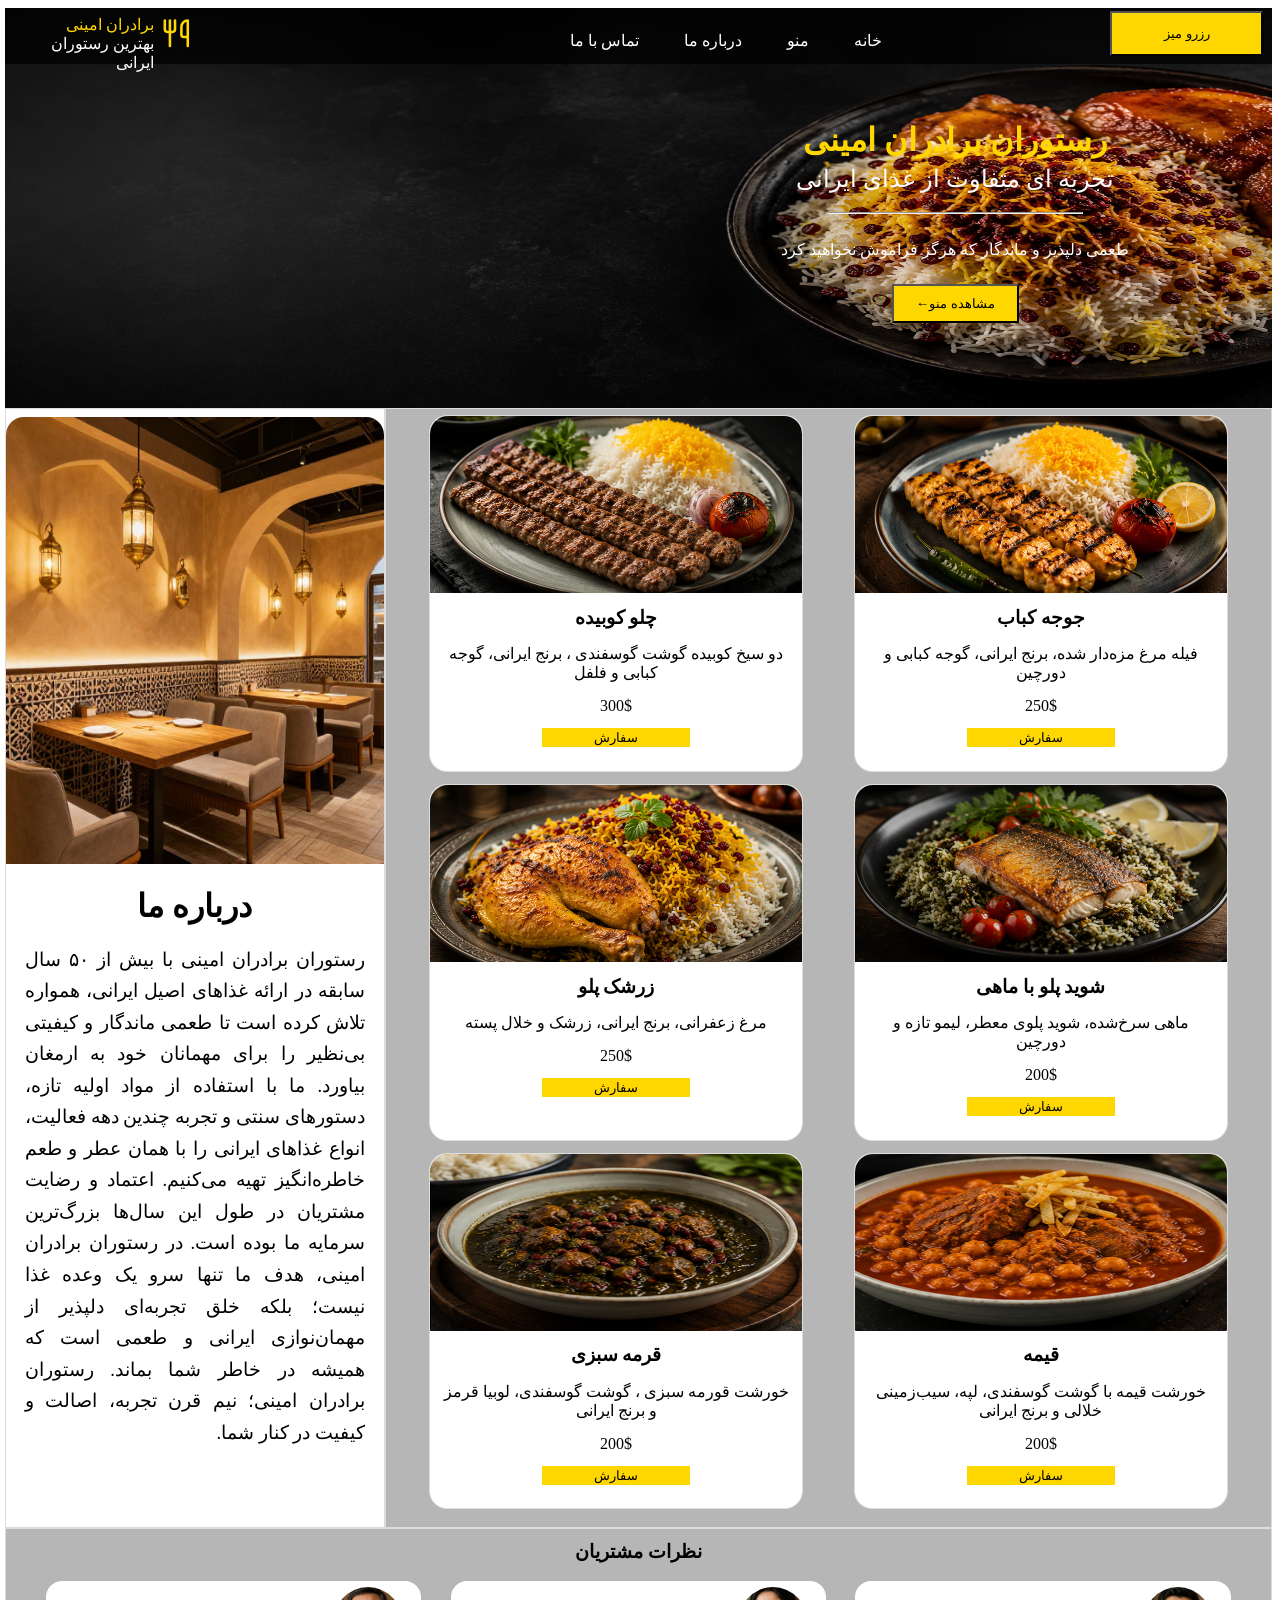
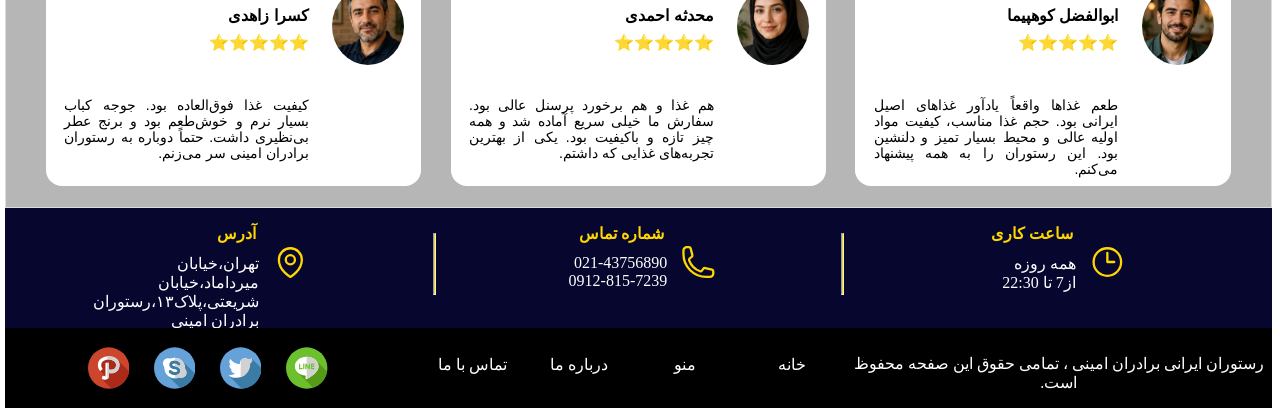
==== index.html @ 42d84dca "Fix file names" ====
<!doctype html>
<html lang="fa" dir="rtl">
  <head>
    <meta charset="UTF-8" />
    <meta name="viewport" content="width=device-width, initial-scale=1.0" />
    <title>رستوران برادران امینی</title>
    <link rel="stylesheet" href="f.css" />
  </head>
  <body>
    <!-- header -->
    <div class="header">
      <div class="menu">
        <div class="button1">
          <button class="b1">رزرو میز</button>
        </div>
        <ul>
          <li>خانه</li>
          <li>منو</li>
          <li>درباره ما</li>
          <li>تماس با ما</li>
        </ul>

        <div class="name">
          <svg
            class="iconfood"
            xmlns="http://www.w3.org/2000/svg"
            width="24"
            height="24"
            viewBox="0 0 24 24"
            fill="none"
            stroke="currentColor"
            stroke-width="2"
            stroke-linecap="round"
            stroke-linejoin="round"
            class="lucide lucide-utensils-icon lucide-utensils"
          >
            <path d="M3 2v7c0 1.1.9 2 2 2h4a2 2 0 0 0 2-2V2" />
            <path d="M7 2v20" />
            <path d="M21 15V2a5 5 0 0 0-5 5v6c0 1.1.9 2 2 2h3Zm0 0v7" />
          </svg>
          <p>
            <span class="span1">برادران امینی</span><br />بهترین رستوران ایرانی
          </p>
        </div>
      </div>
      <div class="title">
        <h1>رستوران برادران امینی</h1>
        <p class="p1">تجربه ای متفاوت از غذای ایرانی</p>
        <hr />
        <p class="p2">طعمی دلپذیر و ماندگار که هرگز فراموش نخواهید کرد</p>
        <button class="b2">مشاهده منو←</button>
      </div>
    </div>
    <!-- main -->
    <div class="main">
      <div class="container1">
        <div class="menu1">
          <div class="image1"><img src="goge-PNG.png" alt="جوجه کباب" /></div>
          <div class="text-menu">
            <h3>جوجه کباب</h3>
            <p>فیله مرغ مزه‌دار شده، برنج ایرانی، گوجه کبابی و دورچین</p>
            <p>250$</p>
            <button>سفارش</button>
          </div>
        </div>
        <div class="menu2">
          <div class="image2">
            <img src="kobide-PNG.png" alt="کباب کوبیده" />
          </div>
          <div class="text-menu">
            <h3>چلو کوبیده</h3>
            <p>دو سیخ کوبیده گوشت گوسفندی ، برنج ایرانی، گوجه کبابی و فلفل</p>
            <p>300$</p>
            <button>سفارش</button>
          </div>
        </div>
        <div class="menu3">
          <div class="image3">
            <img src="mahi-PNG.png" alt="شوید پلو با ماهی" />
          </div>
          <div class="text-menu">
            <h3>شوید پلو با ماهی</h3>
            <p>ماهی سرخ‌شده، شوید پلوی معطر، لیمو تازه و دورچین</p>
            <p>200$</p>
            <button>سفارش</button>
          </div>
        </div>
        <div class="menu4">
          <div class="image4"><img src="zereshk-PNG.png" alt="زرشک پلو" /></div>
          <div class="text-menu">
            <h3>زرشک پلو</h3>
            <p>مرغ زعفرانی، برنج ایرانی، زرشک و خلال پسته</p>
            <p>250$</p>
            <button>سفارش</button>
          </div>
        </div>
        <div class="menu5">
          <div class="image5"><img src="ghame-PNG.png" alt="قیمه" /></div>
          <div class="text-menu">
            <h3>قیمه</h3>
            <p>
              خورشت قیمه با گوشت گوسفندی، لپه، سیب‌زمینی خلالی و برنج ایرانی
            </p>
            <p>200$</p>
            <button>سفارش</button>
          </div>
        </div>
        <div class="menu6">
          <div class="image6"><img src="ghorme-PNG.png" alt="قرمه" /></div>
          <div class="text-menu">
            <h3>قرمه سبزی</h3>
            <p>خورشت قورمه سبزی ، گوشت گوسفندی، لوبیا قرمز و برنج ایرانی</p>
            <p>200$</p>
            <button>سفارش</button>
          </div>
        </div>
      </div>
      <div class="container2">
        <img src="rest-PNG.PNG" alt="عکس رستوران" />
        <h1>درباره ما</h1>
        <p>
          رستوران برادران امینی با بیش از ۵۰ سال سابقه در ارائه غذاهای اصیل
          ایرانی، همواره تلاش کرده است تا طعمی ماندگار و کیفیتی بی‌نظیر را برای
          مهمانان خود به ارمغان بیاورد. ما با استفاده از مواد اولیه تازه،
          دستورهای سنتی و تجربه چندین دهه فعالیت، انواع غذاهای ایرانی را با همان
          عطر و طعم خاطره‌انگیز تهیه می‌کنیم. اعتماد و رضایت مشتریان در طول این
          سال‌ها بزرگ‌ترین سرمایه ما بوده است. در رستوران برادران امینی، هدف ما
          تنها سرو یک وعده غذا نیست؛ بلکه خلق تجربه‌ای دلپذیر از مهمان‌نوازی
          ایرانی و طعمی است که همیشه در خاطر شما بماند. رستوران برادران امینی؛
          نیم قرن تجربه، اصالت و کیفیت در کنار شما.
        </p>
      </div>
      <div class="container3">
        <h3>نظرات مشتریان</h3>
        <div class="text1">
          <div class="img"><img src="img-1.png" alt="" /></div>
          <div class="h4">
            <h4>ابوالفضل کوهپیما<br />⭐⭐⭐⭐⭐</h4>
          </div>
          <div class="p">
            <p>
              طعم غذاها واقعاً یادآور غذاهای اصیل ایرانی بود. حجم غذا مناسب،
              کیفیت مواد اولیه عالی و محیط بسیار تمیز و دلنشین بود. این رستوران
              را به همه پیشنهاد می‌کنم.
            </p>
          </div>
        </div>
        <div class="text2">
          <div class="img"><img src="img-2.png" alt="" /></div>
          <div class="h4">
            <h4>محدثه احمدی<br />⭐⭐⭐⭐⭐</h4>
          </div>
          <div class="p">
            <p>
              هم غذا و هم برخورد پرسنل عالی بود. سفارش ما خیلی سریع آماده شد و
              همه چیز تازه و باکیفیت بود. یکی از بهترین تجربه‌های غذایی که
              داشتم.
            </p>
          </div>
        </div>
        <div class="text3">
          <div class="img"><img src="img-3.png" alt="" /></div>
          <div class="h4">
            <h4>کسرا زاهدی<br />⭐⭐⭐⭐⭐</h4>
          </div>
          <div class="p">
            <p>
              کیفیت غذا فوق‌العاده بود. جوجه کباب بسیار نرم و خوش‌طعم بود و برنج
              عطر بی‌نظیری داشت. حتماً دوباره به رستوران برادران امینی سر
              می‌زنم.
            </p>
          </div>
        </div>
      </div>
    </div>
    <!-- footer -->
    <div class="footer">
      <div class="a10">
        <div>
          <div>
            <svg
              xmlns="http://www.w3.org/2000/svg"
              fill="none"
              viewBox="0 0 24 24"
              stroke-width="1.5"
              stroke="currentColor"
              class="size-6"
            >
              <path
                stroke-linecap="round"
                stroke-linejoin="round"
                d="M12 6v6h4.5m4.5 0a9 9 0 1 1-18 0 9 9 0 0 1 18 0Z"
              />
            </svg>
          </div>
          <div>
            <h4>ساعت کاری</h4>
            <p>همه روزه<br />از7 تا 22:30</p>
          </div>
        </div>
        <hr />
        <div>
          <div>
            <svg
              xmlns="http://www.w3.org/2000/svg"
              fill="none"
              viewBox="0 0 24 24"
              stroke-width="1.5"
              stroke="currentColor"
              class="size-6"
            >
              <path
                stroke-linecap="round"
                stroke-linejoin="round"
                d="M2.25 6.75c0 8.284 6.716 15 15 15h2.25a2.25 2.25 0 0 0 2.25-2.25v-1.372c0-.516-.351-.966-.852-1.091l-4.423-1.106c-.44-.11-.902.055-1.173.417l-.97 1.293c-.282.376-.769.542-1.21.38a12.035 12.035 0 0 1-7.143-7.143c-.162-.441.004-.928.38-1.21l1.293-.97c.363-.271.527-.734.417-1.173L6.963 3.102a1.125 1.125 0 0 0-1.091-.852H4.5A2.25 2.25 0 0 0 2.25 4.5v2.25Z"
              />
            </svg>
          </div>
          <div class="tah">
            <h4>شماره تماس</h4>
            <p>021-43756890 <br />0912-815-7239</p>
          </div>
        </div>
        <hr />
        <div>
          <div class="ab">
            <svg
              xmlns="http://www.w3.org/2000/svg"
              fill="none"
              viewBox="0 0 24 24"
              stroke-width="1.5"
              stroke="currentColor"
              class="size-6"
            >
              <path
                stroke-linecap="round"
                stroke-linejoin="round"
                d="M15 10.5a3 3 0 1 1-6 0 3 3 0 0 1 6 0Z"
              />
              <path
                stroke-linecap="round"
                stroke-linejoin="round"
                d="M19.5 10.5c0 7.142-7.5 11.25-7.5 11.25S4.5 17.642 4.5 10.5a7.5 7.5 0 1 1 15 0Z"
              />
            </svg>
          </div>
          <div>
            <h4>آدرس</h4>
            <p>
              تهران،خیابان میرداماد،خیابان شریعتی،پلاک۱۳،رستوران برادران امینی
            </p>
          </div>
        </div>
      </div>
      <div class="b10">
        <div class="text10">
          <p>
            رستوران ایرانی برادران امینی ، تمامی حقوق این صفحه محفوظ است.
          </p>
        </div>
        <div class="menu10">
        <div><p>خانه</p></div>
        <div><p>منو</p></div>
        <div><p>درباره ما</p></div>
        <div><p>تماس با ما</p></div>
        </div>
        <div class="svg10">
<svg xmlns="http://www.w3.org/2000/svg" xmlns:xlink="http://www.w3.org/1999/xlink" version="1.1" id="Layer_1" x="0px" y="0px" viewBox="0 0 512 512" style="enable-background:new 0 0 512 512;" xml:space="preserve">
<circle style="fill:#6DC02D;" cx="256" cy="256" r="256"/>
<path style="fill:#559B18;" d="M369.333,160.118L145.715,310.641l188.907,189.04c89.633-28.898,157.668-105.863,173.739-200.533  L369.333,160.118z"/>
<path style="fill:#FFFFFF;" d="M401.272,248.746c0.672-3.544,1.005-6.525,1.158-8.864c0.253-3.86-0.034-9.59-0.138-11.385  c-3.555-61.838-67.712-111.104-146.335-111.104c-80.905,0-146.491,52.167-146.491,116.519c0,59.149,55.408,108.001,127.193,115.515  c4.389,0.459,7.552,4.422,7.066,8.806l-3.056,27.51c-0.693,6.244,5.763,10.788,11.423,8.056  c60.649-29.27,96.915-59.382,118.57-85.468c3.941-4.748,16.791-22.75,19.411-27.479C395.635,270.812,399.469,260.03,401.272,248.746  z"/>
<path style="fill:#D1D1D1;" d="M402.292,228.495c-3.555-61.838-67.712-111.104-146.335-111.104c-0.179,0-0.353,0.01-0.533,0.01  v274.765c58.639-28.755,93.982-58.235,115.238-83.839c3.941-4.746,16.791-22.75,19.411-27.479  c5.561-10.038,9.395-20.818,11.198-32.104c0.672-3.544,1.005-6.525,1.158-8.864C402.684,236.022,402.396,230.29,402.292,228.495z"/>
<g>
	<path style="fill:#6FC32E;" d="M175.407,257.514v-49.08c0-4.139-3.355-7.494-7.494-7.494l0,0c-4.139,0-7.494,3.355-7.494,7.494   v56.573c0,4.139,3.355,7.494,7.494,7.494h29.974c4.139,0,7.494-3.355,7.494-7.494l0,0c0-4.139-3.355-7.494-7.494-7.494H175.407z"/>
	<path style="fill:#6FC32E;" d="M221.629,272.499h-3.275c-3.234,0-5.856-2.622-5.856-5.856v-59.849c0-3.234,2.622-5.856,5.856-5.856   h3.275c3.234,0,5.856,2.622,5.856,5.856v59.849C227.485,269.879,224.863,272.499,221.629,272.499z"/>
	<path style="fill:#6FC32E;" d="M282.183,208.434v34.561c0,0-29.925-39.033-30.382-39.546c-1.429-1.605-3.537-2.591-5.875-2.503   c-4.075,0.155-7.202,3.717-7.202,7.796v56.265c0,4.139,3.355,7.494,7.494,7.494l0,0c4.139,0,7.494-3.355,7.494-7.494v-34.351   c0,0,30.38,39.372,30.827,39.796c1.326,1.255,3.105,2.031,5.07,2.048c4.162,0.038,7.563-3.643,7.563-7.804v-56.261   c0-4.139-3.355-7.494-7.494-7.494l0,0C285.539,200.94,282.183,204.295,282.183,208.434z"/>
	<path style="fill:#6FC32E;" d="M353.368,208.434L353.368,208.434c0-4.139-3.355-7.494-7.494-7.494h-29.974   c-4.139,0-7.494,3.355-7.494,7.494v56.573c0,4.139,3.355,7.494,7.494,7.494h29.974c4.139,0,7.494-3.355,7.494-7.494l0,0   c0-4.139-3.355-7.494-7.494-7.494h-22.48v-13.3h22.48c4.139,0,7.494-3.355,7.494-7.494l0,0c0-4.139-3.355-7.494-7.494-7.494h-22.48   v-13.3h22.48C350.013,215.926,353.368,212.571,353.368,208.434z"/>

</svg>
<svg xmlns="http://www.w3.org/2000/svg" xmlns:xlink="http://www.w3.org/1999/xlink" version="1.1" id="Layer_1" x="0px" y="0px" viewBox="0 0 512 512" style="enable-background:new 0 0 512 512;" xml:space="preserve">
<circle style="fill:#65A2D9;" cx="256" cy="256" r="256"/>
<path style="fill:#3A7CA5;" d="M393.014,139.326c-26.703,23.169-53.253,43.475-74.954,71.852  c-53.381,64.372-118.613,155.7-207.386,142.086l158.61,158.396c134.456-6.873,241.497-117.493,242.686-253.376L393.014,139.326z"/>
<path style="fill:#FFFFFF;" d="M397.872,162.471c-6.513,2.889-13.271,5.167-20.208,6.815c7.644-7.261,13.39-16.346,16.631-26.484  c0.926-2.893-2.219-5.398-4.832-3.848c-9.65,5.725-20.044,10.016-30.894,12.762c-0.628,0.16-1.276,0.24-1.929,0.24  c-1.979,0-3.896-0.733-5.411-2.065c-11.542-10.174-26.39-15.777-41.805-15.777c-6.672,0-13.405,1.04-20.016,3.091  c-20.487,6.353-36.295,23.254-41.257,44.103c-1.86,7.818-2.362,15.648-1.496,23.264c0.097,0.876-0.314,1.486-0.569,1.772  c-0.45,0.502-1.084,0.791-1.745,0.791c-0.072,0-0.15-0.003-0.224-0.01c-44.846-4.168-85.287-25.772-113.869-60.837  c-1.455-1.789-4.253-1.569-5.415,0.422c-5.596,9.606-8.554,20.589-8.554,31.766c0,17.127,6.884,33.27,18.837,45.039  c-5.027-1.193-9.893-3.07-14.414-5.582c-2.188-1.214-4.877,0.35-4.908,2.851c-0.31,25.445,14.588,48.087,36.905,58.282  c-0.45,0.01-0.9,0.014-1.35,0.014c-3.537,0-7.121-0.338-10.645-1.015c-2.463-0.467-4.532,1.867-3.768,4.253  c7.246,22.618,26.717,39.288,50.021,43.07c-19.339,12.983-41.863,19.83-65.302,19.83l-7.306-0.003c-2.255,0-4.16,1.469-4.73,3.65  c-0.565,2.145,0.474,4.413,2.396,5.53c26.412,15.372,56.541,23.495,87.138,23.495c26.784,0,51.838-5.313,74.466-15.798  c20.745-9.609,39.076-23.345,54.486-40.827c14.357-16.286,25.581-35.085,33.365-55.879c7.418-19.816,11.34-40.967,11.34-61.154  v-0.964c0-3.241,1.465-6.291,4.024-8.37c9.706-7.882,18.16-17.158,25.122-27.572C403.796,164.578,400.896,161.13,397.872,162.471  L397.872,162.471z"/>
<path style="fill:#D1D1D1;" d="M397.872,162.471c-6.515,2.889-13.271,5.167-20.208,6.815c7.644-7.261,13.39-16.346,16.632-26.484  c0.926-2.893-2.219-5.398-4.832-3.848c-9.65,5.725-20.044,10.016-30.894,12.762c-0.628,0.16-1.276,0.24-1.929,0.24  c-1.979,0-3.896-0.733-5.411-2.065c-11.542-10.174-26.39-15.777-41.805-15.777c-6.671,0-13.405,1.04-20.016,3.091  c-14.322,4.441-26.343,14.048-33.985,26.546v205.477c6.222-2.029,12.293-4.403,18.198-7.139  c20.745-9.609,39.076-23.345,54.486-40.827c14.357-16.287,25.581-35.085,33.365-55.879c7.418-19.816,11.34-40.967,11.34-61.154  v-0.964c0-3.241,1.465-6.291,4.024-8.37c9.706-7.882,18.16-17.158,25.122-27.572C403.796,164.578,400.896,161.13,397.872,162.471z"/>

</svg>
<svg xmlns="http://www.w3.org/2000/svg" xmlns:xlink="http://www.w3.org/1999/xlink" version="1.1" id="Layer_1" x="0px" y="0px" viewBox="0 0 512 512" style="enable-background:new 0 0 512 512;" xml:space="preserve">
<circle style="fill:#65A2D9;" cx="256" cy="256" r="256"/>
<path style="fill:#3A7CA5;" d="M346.281,165.443c-53.317-5.544-107.382-33.278-155.789,2.638  C147.394,199.111,176.7,256,178.424,300.822c1.21,18.156-2.912,33.428-9.513,48.871l153.483,153.593  c88.004-23.569,157.296-92.853,180.881-180.85L346.281,165.443z"/>
<g>
	<path style="fill:#FFFFFF;" d="M390.711,278.349c-4.651-6.428-6.803-14.276-6.796-22.206c0-0.047,0-0.093,0-0.14   c0-70.647-57.27-127.917-127.914-127.917c-15.458,0-30.267,2.751-43.979,7.777c-7.416,2.72-15.544,3.241-23.149,1.1   c-6.716-1.891-13.895-2.691-21.33-2.177c-31.229,2.15-56.37,27.743-57.99,59.006c-0.771,14.922,3.701,28.763,11.736,39.864   c4.646,6.428,6.803,14.276,6.796,22.211v0.14c0,70.644,57.266,127.914,127.914,127.914c15.458,0,30.267-2.748,43.979-7.777   c7.416-2.72,15.544-3.241,23.149-1.1c6.716,1.895,13.895,2.691,21.33,2.181c31.229-2.148,56.37-27.743,57.99-59.004   C403.218,303.294,398.746,289.452,390.711,278.349L390.711,278.349z M260.684,233.067c25.791,6.135,64.765,15.405,64.765,58.337   c0,21.147-10.416,37.283-29.327,45.428c-13.495,5.811-28.77,6.596-41.934,6.596c-40.45,0-65.993-31.451-67.065-32.79   c-6.625-8.307-5.261-20.414,3.048-27.039c8.309-6.625,20.416-5.261,27.039,3.048c0.057,0.069,15.336,17.618,36.976,18.303   c26.057,0.824,32.011-6.928,32.782-13.545c0.941-8.083-6.249-14.015-35.192-20.901c-24.535-5.832-61.611-14.651-61.611-54.189   c0-12.314,5.008-52.488,69.448-52.488c40.691,0,64.712,32.035,65.715,33.399c6.292,8.563,4.455,20.604-4.108,26.898   c-8.523,6.266-20.49,4.475-26.808-3.984c-0.453-0.581-14.202-15.879-34.799-17.834c-15.582-1.481-30.968,4.141-30.968,12.441   C228.649,223.541,233.067,226.499,260.684,233.067L260.684,233.067z"/>
	<path style="fill:#FFFFFF;" d="M286.972,291.404c0.86-7.377-5.063-12.962-28.098-19.115v32.716   C280.974,304.802,286.249,297.605,286.972,291.404z"/>
</g>
<path style="fill:#D1D1D1;" d="M390.711,278.349c-4.651-6.428-6.804-14.276-6.796-22.207c0-0.047,0-0.093,0-0.14  c0-69.684-55.73-126.312-125.042-127.845v35.683c0.253-0.002,0.488-0.014,0.743-0.014c40.691,0,64.712,32.035,65.715,33.399  c6.292,8.563,4.455,20.604-4.108,26.898c-8.523,6.266-20.49,4.475-26.808-3.984c-0.453-0.581-14.202-15.879-34.799-17.834  c-0.248-0.024-0.495-0.029-0.743-0.05v30.377c0.596,0.143,1.191,0.288,1.81,0.434c25.791,6.135,64.765,15.403,64.765,58.337  c0,21.147-10.416,37.283-29.327,45.428c-11.921,5.134-25.231,6.344-37.248,6.556v40.464c14.417-0.319,28.246-2.998,41.103-7.713  c7.416-2.72,15.544-3.241,23.149-1.1c6.716,1.895,13.895,2.691,21.33,2.181c31.229-2.148,56.37-27.743,57.99-59.004  C403.218,303.294,398.746,289.452,390.711,278.349z"/>
<path style="fill:#FFFFFF;" d="M228.649,214.747c0,8.597,4.236,11.619,30.225,17.886v-30.377  C243.55,201.019,228.649,206.577,228.649,214.747z"/>
</svg>
<svg xmlns="http://www.w3.org/2000/svg" xmlns:xlink="http://www.w3.org/1999/xlink" version="1.1" id="Layer_1" x="0px" y="0px" viewBox="0 0 512 512" style="enable-background:new 0 0 512 512;" xml:space="preserve">
<circle style="fill:#CB462D;" cx="256" cy="256" r="256"/>
<path style="fill:#AA2B1A;" d="M174.573,394.688l115.105,115.105c111.816-14.695,200.888-101.548,218.952-212.268L360.896,149.742  c25.41,42.86-125.593-38.571-157.763-8.094c-17.239,20.687-36.202,44.247-56.889,58.039l4.17,92.163l73.406,73.331L174.573,394.688"/>
<path style="fill:#FFFFFF;" d="M348.036,138.686c-25.186-18.842-58.342-29.218-93.358-29.218c-34.959,0-67.775,10.616-92.403,29.891  c-25.934,20.299-40.219,47.792-40.219,77.421c0,27.445,4.33,48.668,25.569,73.137c2.55,2.938,7.025,3.175,9.847,0.498l20.871-19.809  c2.626-2.493,2.825-6.599,0.483-9.359c-12.895-15.186-14.417-26.26-14.417-44.468c0-35.819,40.495-64.96,90.271-64.96  c25.933,0,50.078,7.38,67.989,20.78c16.074,12.024,24.926,27.436,24.926,43.396c0,15.301-3.391,36.264-19.546,49.24  c-15.207,12.214-39.474,15.46-68.368,9.159v-77.705c0-3.758-3.046-6.804-6.804-6.804h-30.148c-3.758,0-6.804,3.046-6.804,6.804  v158.484c-0.212,1.617-1.215,2.557-1.66,2.9c-1.193,0.921-2.184,0.717-2.508,0.65l-25.05-5.106c-3.682-0.75-7.275,1.626-8.025,5.308  l-6.02,29.539c-0.75,3.682,1.626,7.275,5.308,8.025l25.05,5.106c3.082,0.629,6.192,0.938,9.288,0.938  c10.271,0,20.375-3.401,28.698-9.828c11.08-8.554,17.875-21.49,18.642-35.492l0.033-0.598v-39.1  c9.299,1.558,18.327,2.332,27.005,2.332c26.719,0,50.121-7.327,67.884-21.592c23.145-18.587,35.38-47.033,35.38-82.26  C389.944,186.359,375.062,158.903,348.036,138.686z"/>
<path style="fill:#D1D1D1;" d="M348.036,138.686c-25.186-18.842-58.342-29.218-93.358-29.218c-5.563,0-11.061,0.298-16.491,0.827  v42.627c5.351-0.714,10.857-1.105,16.491-1.105c25.933,0,50.078,7.38,67.989,20.78c16.074,12.024,24.924,27.436,24.924,43.396  c0,15.301-3.391,36.264-19.546,49.24c-15.207,12.214-39.474,15.46-68.368,9.159v-77.705c0-3.758-3.046-6.804-6.804-6.804h-14.686  v204.814c0.955-0.633,1.9-1.288,2.815-1.993c11.08-8.554,17.875-21.49,18.642-35.492l0.033-0.598v-39.1  c9.299,1.558,18.325,2.332,27.005,2.332c26.719,0,50.121-7.327,67.884-21.592c23.143-18.587,35.38-47.033,35.38-82.261  C389.944,186.359,375.062,158.903,348.036,138.686z"/>
</svg>
        </div>
      </div>
    </div>
  </body>
</html>
---- f.css ----
body {
  width: 99%;
  height: 2000px;
}
/* header */
.header {
  width: 100%;
  height: 20%;
  background-image: url(header-PNG.png);
  background-size: 100% 100%;
  background-position: center;
  background-repeat: no-repeat;
}
.menu {
  width: 100%;
  height: 14%;

  background: rgba(0, 0, 0, 0.7);
  backdrop-filter: blur(10px);
  -webkit-backdrop-filter: blur(10px);

  display: flex;
  justify-content: center;
  flex-direction: row;
}
.button1 {
  display: flex;
  flex-grow: 4;
}
.b1 {
  width: 100%;
  height: 80%;
  margin: 2% 5%;
  background-color: gold;
}
.b1:hover {
  background-color: rgb(251, 251, 130);
  border: 2px solid yellow;
  cursor: pointer;
}
ul {
  flex-grow: 4;
  display: flex;
  justify-content: center;
  flex-direction: row;
  width: 50%;
  margin: 0%;
  padding: 0;
}
li {
  padding: 3%;
  list-style: none;
  color: white;
}
li:hover {
  background-color: rgb(46, 47, 53);
  border-bottom: 2px solid gold;
  cursor: pointer;
  color: rgb(255, 255, 0);
}

.name {
  display: flex;
  flex-grow: 1;
  width: 25%;
  height: 100%;
}
.name > p {
  margin: 0;
  padding: 2%;
  color: white;
}
.menu > p {
  text-align: left;
  margin-right: 20%;
  padding: 0;
  color: white;
}
.span1 {
  color: gold;
}
.iconfood {
  color: gold;
  width: 9%;
  height: 90%;
  padding-right: 46%;
}
/* زیر منو */
.title {
  width: 50%;
  height: 70%;
  display: flex;
  justify-self: flex-end;
  flex-direction: column;
  align-items: center;
}

.title > p {
  color: white;
  margin: 0;
}
.title > .p1 {
  font-size: 150%;
  margin-bottom: -1%;
}

.title > h1 {
  margin: 9% 2% 1% 2%;
  color: gold;
}
hr {
  width: 40%;
  margin: 4% 2%;
  background-color: gold;
}
.title > .p2 {
  margin: 0% 2% 1% 2%;
}
.b2 {
  width: 20%;
  height: 14%;
  cursor: pointer;
  background-color: gold;
  color: black;
}
.b2:hover {
  background-color: rgb(251, 251, 130);
  border: 2px solid yellow;
}

/* main */
.main {
  width: 100%;
  height: 70%;
  display: grid;
  grid-template-areas:
    "container1 container2"
    "container3 container3";
  grid-template-columns: 70% 30%;
  grid-template-rows: 80% 20%;
}
.container1,
.container2,
.container3 {
  border: 1px solid rgb(220, 220, 220);
}
.container1 {
  background-color: #b6b6b6;
  grid-area: container1;
  display: grid;
  grid-template-areas:
    "menu1 menu2"
    "menu3 menu4"
    "menu5 menu6";
  grid-template-columns: 48% 48%;
  grid-template-rows: 33% 33% 33%;
  justify-content: center;
}
.image1,
.image2,
.image3,
.image4,
.image5,
.image6 {
  width: 100%;
  height: 50%;
}
.image1 > img {
  width: 100%;
  height: 100%;
  border-top-left-radius: 18px;
  border-top-right-radius: 18px;
}
.image2 > img {
  width: 100%;
  height: 100%;
  border-top-left-radius: 18px;
  border-top-right-radius: 18px;
}
.image3 > img {
  width: 100%;
  height: 100%;
  border-top-left-radius: 18px;
  border-top-right-radius: 18px;
}
.image4 > img {
  width: 100%;
  height: 100%;
  border-top-left-radius: 18px;
  border-top-right-radius: 18px;
}
.image5 > img {
  width: 100%;
  height: 100%;
  border-top-left-radius: 18px;
  border-top-right-radius: 18px;
}
.image6 > img {
  width: 100%;
  height: 100%;
  border-top-left-radius: 18px;
  border-top-right-radius: 18px;
}
.text-menu {
  display: flex;
  flex-direction: column;
  align-items: center;
}
.text-menu > p,
h3,
button {
  margin: 3% 0 0 0;
  padding: 2px;
}
.text-menu > p {
  text-align: center;
  margin: 3% 3% 0% 3%;
}
.text-menu > button {
  width: 40%;
  cursor: pointer;
  background-color: gold;
  color: black;
  border: none;
}

.text-menu > button:hover {
  background-color: rgb(251, 251, 130);
  border: 2px solid yellow;
}

.menu1 {
  grid-area: menu1;
}
.menu2 {
  grid-area: menu2;
}
.menu3 {
  grid-area: menu3;
}
.menu4 {
  grid-area: menu4;
}
.menu5 {
  grid-area: menu5;
}
.menu6 {
  grid-area: menu6;
}
.menu1,
.menu2,
.menu3,
.menu4,
.menu5,
.menu6 {
  margin: 1.5% 6% 1.5% 6%;
  border: 1px solid rgb(220, 220, 220);
  border-radius: 18px;
  background-color: white;
}
.container2 {
  background-color: white;
  grid-area: container2;
}
.container2 > img {
  width: 100%;
  height: 40%;
  border-top-left-radius: 18px;
  border-top-right-radius: 18px;
  margin-top: 2%;
}

.container2 > h1 {
  text-align: center;
}
.container2 > p,
h1 {
  margin: 5%;
  text-align: center;
  text-align: justify;
}
.container2 > p {
  line-height: 1.7;
  font-size: 116%;
}

.container3 {
  grid-area: container3;
  display: grid;
  grid-template-areas:
    "h1 h1 h1"
    "texta textb textc";
  grid-template-columns: 30% 30% 30%;
  grid-template-rows: 18% 82%;
  justify-content: center;
  column-gap: 2%;
  background-color: #b6b6b6;
}
.container3 > h3 {
  text-align: center;
  grid-area: h1;
  margin: 0.8% 1%;
}
.container3 > .text1 {
  grid-area: texta;
}
.container3 > .text2 {
  grid-area: textb;
}
.container3 > .text3 {
  grid-area: textc;
}
.container3 > div {
  background-color: white;
  border: 2px solid #b6b6b6;
  border-radius: 18px;
  display: grid;
  grid-template-areas:
    "img h4 "
    "img p ";
  grid-template-columns: 30% 70%;
  grid-template-rows: 50% 50%;
  font-family: Arial, Helvetica, sans-serif;
  margin-bottom: 5%;
}
.container3 > div > .img {
  grid-area: img;
}
.container3 > div > .h4 {
  grid-area: h4;
  line-height: 1.7;
}
.container3 > div > .p {
  grid-area: p;
  font-size: 87%;
  text-align: justify;
  padding-left: 7%;
}

.container3 > div > .img > img {
  border-radius: 50%;
  object-fit: cover;
  width: 64%;
  height: 38%;
  margin: 5% 15% 0 0;
}

/* footer */
.footer {
  width: 100%;
  height: 10%;
 
  display: grid;
  grid-template-areas:
  'a '
  'b '
  ;
  grid-template-columns: 100%;
  grid-template-rows: 60% 40%;
}
.footer>.a10{
  grid-area: a;
   display: flex;
  justify-content: center;
  background-color: rgb(6, 6, 47);
}
.footer>.b10{
  grid-area: b;
  background-color: black;
  display: flex;
  flex-direction: row;
}
.b10>div{
  color: white;
  width: 31%;
  height: 100%;
  flex-grow: 1;
}
.footer>.a10>hr{
width: 1px;
height: 50%;
margin: 2% 1% 2% 1%;

}
.a10>div{
  width: 30%;
  height: 100%;
  display: flex;
  flex-direction: row;
}
.a10>div>div{
width: 42%;
height: 100%;
color: white;
}
.a10>div>div>svg{
  width: 23%;
  height: 90%;
  margin-right: 70%;
  color: gold;
}
.a10>div>div>p{
  margin: 7% 1% 1% 1%;
}
.a10>div>div>h4{
  margin: 10% 3% 1% 1%;
  color: gold;
}
.svg10{
 display: flex;
 flex-direction: row;
 flex-basis: 30%;
 justify-content: center;
}
.svg10>svg{
  width: 10%;
  height: 100%;
  margin: 0 4% 0 2%;
}
.menu10{
  display: flex;
  flex-direction: row;
  flex-grow: 1;
}
.menu10>div{
  width: 25%;
  height: 100%;
  text-align: center;
}
.menu10>div>p{
  padding-top: 10%;
}
.menu10>div:hover{
  background-color: rgb(46, 47, 53);
  border-bottom: 2px solid gold;
  cursor: pointer;
  color: rgb(255, 255, 0);
}
.text10{
  text-align: center;
}
.text10>p{
  margin-top: 6%;
}
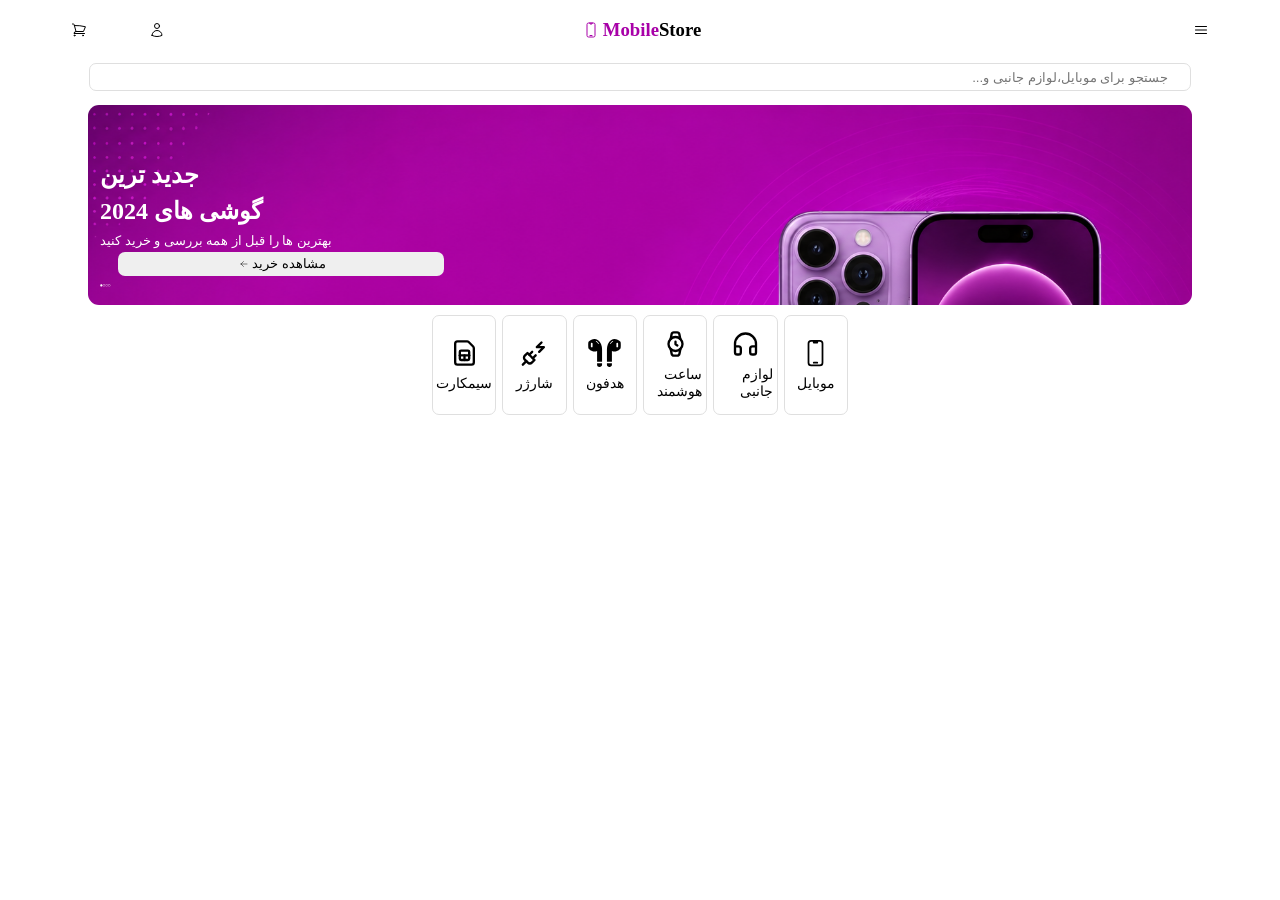
==== commit d204862d: "Add files via upload" ====
--- a/index.html
+++ b/index.html
@@ -1,307 +1,164 @@
-<!doctype html>
-<html lang="fa" dir="rtl">
-  <head>
-    <meta charset="UTF-8" />
-    <meta name="viewport" content="width=device-width, initial-scale=1.0" />
-    <title>رستوران برادران امینی</title>
-    <link rel="stylesheet" href="f.css" />
-  </head>
-  <body>
-    <!-- header -->
-    <div class="header">
-      <div class="menu">
-        <div class="button1">
-          <button class="b1">رزرو میز</button>
-        </div>
-        <ul>
-          <li>خانه</li>
-          <li>منو</li>
-          <li>درباره ما</li>
-          <li>تماس با ما</li>
-        </ul>
-
-        <div class="name">
-          <svg
-            class="iconfood"
-            xmlns="http://www.w3.org/2000/svg"
-            width="24"
-            height="24"
-            viewBox="0 0 24 24"
-            fill="none"
-            stroke="currentColor"
-            stroke-width="2"
-            stroke-linecap="round"
-            stroke-linejoin="round"
-            class="lucide lucide-utensils-icon lucide-utensils"
-          >
-            <path d="M3 2v7c0 1.1.9 2 2 2h4a2 2 0 0 0 2-2V2" />
-            <path d="M7 2v20" />
-            <path d="M21 15V2a5 5 0 0 0-5 5v6c0 1.1.9 2 2 2h3Zm0 0v7" />
-          </svg>
-          <p>
-            <span class="span1">برادران امینی</span><br />بهترین رستوران ایرانی
-          </p>
-        </div>
-      </div>
-      <div class="title">
-        <h1>رستوران برادران امینی</h1>
-        <p class="p1">تجربه ای متفاوت از غذای ایرانی</p>
-        <hr />
-        <p class="p2">طعمی دلپذیر و ماندگار که هرگز فراموش نخواهید کرد</p>
-        <button class="b2">مشاهده منو←</button>
-      </div>
-    </div>
-    <!-- main -->
-    <div class="main">
-      <div class="container1">
-        <div class="menu1">
-          <div class="image1"><img src="goge-PNG.png" alt="جوجه کباب" /></div>
-          <div class="text-menu">
-            <h3>جوجه کباب</h3>
-            <p>فیله مرغ مزه‌دار شده، برنج ایرانی، گوجه کبابی و دورچین</p>
-            <p>250$</p>
-            <button>سفارش</button>
-          </div>
-        </div>
-        <div class="menu2">
-          <div class="image2">
-            <img src="kobide-PNG.png" alt="کباب کوبیده" />
-          </div>
-          <div class="text-menu">
-            <h3>چلو کوبیده</h3>
-            <p>دو سیخ کوبیده گوشت گوسفندی ، برنج ایرانی، گوجه کبابی و فلفل</p>
-            <p>300$</p>
-            <button>سفارش</button>
-          </div>
-        </div>
-        <div class="menu3">
-          <div class="image3">
-            <img src="mahi-PNG.png" alt="شوید پلو با ماهی" />
-          </div>
-          <div class="text-menu">
-            <h3>شوید پلو با ماهی</h3>
-            <p>ماهی سرخ‌شده، شوید پلوی معطر، لیمو تازه و دورچین</p>
-            <p>200$</p>
-            <button>سفارش</button>
-          </div>
-        </div>
-        <div class="menu4">
-          <div class="image4"><img src="zereshk-PNG.png" alt="زرشک پلو" /></div>
-          <div class="text-menu">
-            <h3>زرشک پلو</h3>
-            <p>مرغ زعفرانی، برنج ایرانی، زرشک و خلال پسته</p>
-            <p>250$</p>
-            <button>سفارش</button>
-          </div>
-        </div>
-        <div class="menu5">
-          <div class="image5"><img src="ghame-PNG.png" alt="قیمه" /></div>
-          <div class="text-menu">
-            <h3>قیمه</h3>
-            <p>
-              خورشت قیمه با گوشت گوسفندی، لپه، سیب‌زمینی خلالی و برنج ایرانی
-            </p>
-            <p>200$</p>
-            <button>سفارش</button>
-          </div>
-        </div>
-        <div class="menu6">
-          <div class="image6"><img src="ghorme-PNG.png" alt="قرمه" /></div>
-          <div class="text-menu">
-            <h3>قرمه سبزی</h3>
-            <p>خورشت قورمه سبزی ، گوشت گوسفندی، لوبیا قرمز و برنج ایرانی</p>
-            <p>200$</p>
-            <button>سفارش</button>
-          </div>
-        </div>
-      </div>
-      <div class="container2">
-        <img src="rest-PNG.PNG" alt="عکس رستوران" />
-        <h1>درباره ما</h1>
-        <p>
-          رستوران برادران امینی با بیش از ۵۰ سال سابقه در ارائه غذاهای اصیل
-          ایرانی، همواره تلاش کرده است تا طعمی ماندگار و کیفیتی بی‌نظیر را برای
-          مهمانان خود به ارمغان بیاورد. ما با استفاده از مواد اولیه تازه،
-          دستورهای سنتی و تجربه چندین دهه فعالیت، انواع غذاهای ایرانی را با همان
-          عطر و طعم خاطره‌انگیز تهیه می‌کنیم. اعتماد و رضایت مشتریان در طول این
-          سال‌ها بزرگ‌ترین سرمایه ما بوده است. در رستوران برادران امینی، هدف ما
-          تنها سرو یک وعده غذا نیست؛ بلکه خلق تجربه‌ای دلپذیر از مهمان‌نوازی
-          ایرانی و طعمی است که همیشه در خاطر شما بماند. رستوران برادران امینی؛
-          نیم قرن تجربه، اصالت و کیفیت در کنار شما.
-        </p>
-      </div>
-      <div class="container3">
-        <h3>نظرات مشتریان</h3>
-        <div class="text1">
-          <div class="img"><img src="img-1.png" alt="" /></div>
-          <div class="h4">
-            <h4>ابوالفضل کوهپیما<br />⭐⭐⭐⭐⭐</h4>
-          </div>
-          <div class="p">
-            <p>
-              طعم غذاها واقعاً یادآور غذاهای اصیل ایرانی بود. حجم غذا مناسب،
-              کیفیت مواد اولیه عالی و محیط بسیار تمیز و دلنشین بود. این رستوران
-              را به همه پیشنهاد می‌کنم.
-            </p>
-          </div>
-        </div>
-        <div class="text2">
-          <div class="img"><img src="img-2.png" alt="" /></div>
-          <div class="h4">
-            <h4>محدثه احمدی<br />⭐⭐⭐⭐⭐</h4>
-          </div>
-          <div class="p">
-            <p>
-              هم غذا و هم برخورد پرسنل عالی بود. سفارش ما خیلی سریع آماده شد و
-              همه چیز تازه و باکیفیت بود. یکی از بهترین تجربه‌های غذایی که
-              داشتم.
-            </p>
-          </div>
-        </div>
-        <div class="text3">
-          <div class="img"><img src="img-3.png" alt="" /></div>
-          <div class="h4">
-            <h4>کسرا زاهدی<br />⭐⭐⭐⭐⭐</h4>
-          </div>
-          <div class="p">
-            <p>
-              کیفیت غذا فوق‌العاده بود. جوجه کباب بسیار نرم و خوش‌طعم بود و برنج
-              عطر بی‌نظیری داشت. حتماً دوباره به رستوران برادران امینی سر
-              می‌زنم.
-            </p>
-          </div>
-        </div>
-      </div>
-    </div>
-    <!-- footer -->
-    <div class="footer">
-      <div class="a10">
-        <div>
-          <div>
-            <svg
-              xmlns="http://www.w3.org/2000/svg"
-              fill="none"
-              viewBox="0 0 24 24"
-              stroke-width="1.5"
-              stroke="currentColor"
-              class="size-6"
-            >
-              <path
-                stroke-linecap="round"
-                stroke-linejoin="round"
-                d="M12 6v6h4.5m4.5 0a9 9 0 1 1-18 0 9 9 0 0 1 18 0Z"
-              />
-            </svg>
-          </div>
-          <div>
-            <h4>ساعت کاری</h4>
-            <p>همه روزه<br />از7 تا 22:30</p>
-          </div>
-        </div>
-        <hr />
-        <div>
-          <div>
-            <svg
-              xmlns="http://www.w3.org/2000/svg"
-              fill="none"
-              viewBox="0 0 24 24"
-              stroke-width="1.5"
-              stroke="currentColor"
-              class="size-6"
-            >
-              <path
-                stroke-linecap="round"
-                stroke-linejoin="round"
-                d="M2.25 6.75c0 8.284 6.716 15 15 15h2.25a2.25 2.25 0 0 0 2.25-2.25v-1.372c0-.516-.351-.966-.852-1.091l-4.423-1.106c-.44-.11-.902.055-1.173.417l-.97 1.293c-.282.376-.769.542-1.21.38a12.035 12.035 0 0 1-7.143-7.143c-.162-.441.004-.928.38-1.21l1.293-.97c.363-.271.527-.734.417-1.173L6.963 3.102a1.125 1.125 0 0 0-1.091-.852H4.5A2.25 2.25 0 0 0 2.25 4.5v2.25Z"
-              />
-            </svg>
-          </div>
-          <div class="tah">
-            <h4>شماره تماس</h4>
-            <p>021-43756890 <br />0912-815-7239</p>
-          </div>
-        </div>
-        <hr />
-        <div>
-          <div class="ab">
-            <svg
-              xmlns="http://www.w3.org/2000/svg"
-              fill="none"
-              viewBox="0 0 24 24"
-              stroke-width="1.5"
-              stroke="currentColor"
-              class="size-6"
-            >
-              <path
-                stroke-linecap="round"
-                stroke-linejoin="round"
-                d="M15 10.5a3 3 0 1 1-6 0 3 3 0 0 1 6 0Z"
-              />
-              <path
-                stroke-linecap="round"
-                stroke-linejoin="round"
-                d="M19.5 10.5c0 7.142-7.5 11.25-7.5 11.25S4.5 17.642 4.5 10.5a7.5 7.5 0 1 1 15 0Z"
-              />
-            </svg>
-          </div>
-          <div>
-            <h4>آدرس</h4>
-            <p>
-              تهران،خیابان میرداماد،خیابان شریعتی،پلاک۱۳،رستوران برادران امینی
-            </p>
-          </div>
-        </div>
-      </div>
-      <div class="b10">
-        <div class="text10">
-          <p>
-            رستوران ایرانی برادران امینی ، تمامی حقوق این صفحه محفوظ است.
-          </p>
-        </div>
-        <div class="menu10">
-        <div><p>خانه</p></div>
-        <div><p>منو</p></div>
-        <div><p>درباره ما</p></div>
-        <div><p>تماس با ما</p></div>
-        </div>
-        <div class="svg10">
-<svg xmlns="http://www.w3.org/2000/svg" xmlns:xlink="http://www.w3.org/1999/xlink" version="1.1" id="Layer_1" x="0px" y="0px" viewBox="0 0 512 512" style="enable-background:new 0 0 512 512;" xml:space="preserve">
-<circle style="fill:#6DC02D;" cx="256" cy="256" r="256"/>
-<path style="fill:#559B18;" d="M369.333,160.118L145.715,310.641l188.907,189.04c89.633-28.898,157.668-105.863,173.739-200.533  L369.333,160.118z"/>
-<path style="fill:#FFFFFF;" d="M401.272,248.746c0.672-3.544,1.005-6.525,1.158-8.864c0.253-3.86-0.034-9.59-0.138-11.385  c-3.555-61.838-67.712-111.104-146.335-111.104c-80.905,0-146.491,52.167-146.491,116.519c0,59.149,55.408,108.001,127.193,115.515  c4.389,0.459,7.552,4.422,7.066,8.806l-3.056,27.51c-0.693,6.244,5.763,10.788,11.423,8.056  c60.649-29.27,96.915-59.382,118.57-85.468c3.941-4.748,16.791-22.75,19.411-27.479C395.635,270.812,399.469,260.03,401.272,248.746  z"/>
-<path style="fill:#D1D1D1;" d="M402.292,228.495c-3.555-61.838-67.712-111.104-146.335-111.104c-0.179,0-0.353,0.01-0.533,0.01  v274.765c58.639-28.755,93.982-58.235,115.238-83.839c3.941-4.746,16.791-22.75,19.411-27.479  c5.561-10.038,9.395-20.818,11.198-32.104c0.672-3.544,1.005-6.525,1.158-8.864C402.684,236.022,402.396,230.29,402.292,228.495z"/>
-<g>
-	<path style="fill:#6FC32E;" d="M175.407,257.514v-49.08c0-4.139-3.355-7.494-7.494-7.494l0,0c-4.139,0-7.494,3.355-7.494,7.494   v56.573c0,4.139,3.355,7.494,7.494,7.494h29.974c4.139,0,7.494-3.355,7.494-7.494l0,0c0-4.139-3.355-7.494-7.494-7.494H175.407z"/>
-	<path style="fill:#6FC32E;" d="M221.629,272.499h-3.275c-3.234,0-5.856-2.622-5.856-5.856v-59.849c0-3.234,2.622-5.856,5.856-5.856   h3.275c3.234,0,5.856,2.622,5.856,5.856v59.849C227.485,269.879,224.863,272.499,221.629,272.499z"/>
-	<path style="fill:#6FC32E;" d="M282.183,208.434v34.561c0,0-29.925-39.033-30.382-39.546c-1.429-1.605-3.537-2.591-5.875-2.503   c-4.075,0.155-7.202,3.717-7.202,7.796v56.265c0,4.139,3.355,7.494,7.494,7.494l0,0c4.139,0,7.494-3.355,7.494-7.494v-34.351   c0,0,30.38,39.372,30.827,39.796c1.326,1.255,3.105,2.031,5.07,2.048c4.162,0.038,7.563-3.643,7.563-7.804v-56.261   c0-4.139-3.355-7.494-7.494-7.494l0,0C285.539,200.94,282.183,204.295,282.183,208.434z"/>
-	<path style="fill:#6FC32E;" d="M353.368,208.434L353.368,208.434c0-4.139-3.355-7.494-7.494-7.494h-29.974   c-4.139,0-7.494,3.355-7.494,7.494v56.573c0,4.139,3.355,7.494,7.494,7.494h29.974c4.139,0,7.494-3.355,7.494-7.494l0,0   c0-4.139-3.355-7.494-7.494-7.494h-22.48v-13.3h22.48c4.139,0,7.494-3.355,7.494-7.494l0,0c0-4.139-3.355-7.494-7.494-7.494h-22.48   v-13.3h22.48C350.013,215.926,353.368,212.571,353.368,208.434z"/>
-
-</svg>
-<svg xmlns="http://www.w3.org/2000/svg" xmlns:xlink="http://www.w3.org/1999/xlink" version="1.1" id="Layer_1" x="0px" y="0px" viewBox="0 0 512 512" style="enable-background:new 0 0 512 512;" xml:space="preserve">
-<circle style="fill:#65A2D9;" cx="256" cy="256" r="256"/>
-<path style="fill:#3A7CA5;" d="M393.014,139.326c-26.703,23.169-53.253,43.475-74.954,71.852  c-53.381,64.372-118.613,155.7-207.386,142.086l158.61,158.396c134.456-6.873,241.497-117.493,242.686-253.376L393.014,139.326z"/>
-<path style="fill:#FFFFFF;" d="M397.872,162.471c-6.513,2.889-13.271,5.167-20.208,6.815c7.644-7.261,13.39-16.346,16.631-26.484  c0.926-2.893-2.219-5.398-4.832-3.848c-9.65,5.725-20.044,10.016-30.894,12.762c-0.628,0.16-1.276,0.24-1.929,0.24  c-1.979,0-3.896-0.733-5.411-2.065c-11.542-10.174-26.39-15.777-41.805-15.777c-6.672,0-13.405,1.04-20.016,3.091  c-20.487,6.353-36.295,23.254-41.257,44.103c-1.86,7.818-2.362,15.648-1.496,23.264c0.097,0.876-0.314,1.486-0.569,1.772  c-0.45,0.502-1.084,0.791-1.745,0.791c-0.072,0-0.15-0.003-0.224-0.01c-44.846-4.168-85.287-25.772-113.869-60.837  c-1.455-1.789-4.253-1.569-5.415,0.422c-5.596,9.606-8.554,20.589-8.554,31.766c0,17.127,6.884,33.27,18.837,45.039  c-5.027-1.193-9.893-3.07-14.414-5.582c-2.188-1.214-4.877,0.35-4.908,2.851c-0.31,25.445,14.588,48.087,36.905,58.282  c-0.45,0.01-0.9,0.014-1.35,0.014c-3.537,0-7.121-0.338-10.645-1.015c-2.463-0.467-4.532,1.867-3.768,4.253  c7.246,22.618,26.717,39.288,50.021,43.07c-19.339,12.983-41.863,19.83-65.302,19.83l-7.306-0.003c-2.255,0-4.16,1.469-4.73,3.65  c-0.565,2.145,0.474,4.413,2.396,5.53c26.412,15.372,56.541,23.495,87.138,23.495c26.784,0,51.838-5.313,74.466-15.798  c20.745-9.609,39.076-23.345,54.486-40.827c14.357-16.286,25.581-35.085,33.365-55.879c7.418-19.816,11.34-40.967,11.34-61.154  v-0.964c0-3.241,1.465-6.291,4.024-8.37c9.706-7.882,18.16-17.158,25.122-27.572C403.796,164.578,400.896,161.13,397.872,162.471  L397.872,162.471z"/>
-<path style="fill:#D1D1D1;" d="M397.872,162.471c-6.515,2.889-13.271,5.167-20.208,6.815c7.644-7.261,13.39-16.346,16.632-26.484  c0.926-2.893-2.219-5.398-4.832-3.848c-9.65,5.725-20.044,10.016-30.894,12.762c-0.628,0.16-1.276,0.24-1.929,0.24  c-1.979,0-3.896-0.733-5.411-2.065c-11.542-10.174-26.39-15.777-41.805-15.777c-6.671,0-13.405,1.04-20.016,3.091  c-14.322,4.441-26.343,14.048-33.985,26.546v205.477c6.222-2.029,12.293-4.403,18.198-7.139  c20.745-9.609,39.076-23.345,54.486-40.827c14.357-16.287,25.581-35.085,33.365-55.879c7.418-19.816,11.34-40.967,11.34-61.154  v-0.964c0-3.241,1.465-6.291,4.024-8.37c9.706-7.882,18.16-17.158,25.122-27.572C403.796,164.578,400.896,161.13,397.872,162.471z"/>
-
-</svg>
-<svg xmlns="http://www.w3.org/2000/svg" xmlns:xlink="http://www.w3.org/1999/xlink" version="1.1" id="Layer_1" x="0px" y="0px" viewBox="0 0 512 512" style="enable-background:new 0 0 512 512;" xml:space="preserve">
-<circle style="fill:#65A2D9;" cx="256" cy="256" r="256"/>
-<path style="fill:#3A7CA5;" d="M346.281,165.443c-53.317-5.544-107.382-33.278-155.789,2.638  C147.394,199.111,176.7,256,178.424,300.822c1.21,18.156-2.912,33.428-9.513,48.871l153.483,153.593  c88.004-23.569,157.296-92.853,180.881-180.85L346.281,165.443z"/>
-<g>
-	<path style="fill:#FFFFFF;" d="M390.711,278.349c-4.651-6.428-6.803-14.276-6.796-22.206c0-0.047,0-0.093,0-0.14   c0-70.647-57.27-127.917-127.914-127.917c-15.458,0-30.267,2.751-43.979,7.777c-7.416,2.72-15.544,3.241-23.149,1.1   c-6.716-1.891-13.895-2.691-21.33-2.177c-31.229,2.15-56.37,27.743-57.99,59.006c-0.771,14.922,3.701,28.763,11.736,39.864   c4.646,6.428,6.803,14.276,6.796,22.211v0.14c0,70.644,57.266,127.914,127.914,127.914c15.458,0,30.267-2.748,43.979-7.777   c7.416-2.72,15.544-3.241,23.149-1.1c6.716,1.895,13.895,2.691,21.33,2.181c31.229-2.148,56.37-27.743,57.99-59.004   C403.218,303.294,398.746,289.452,390.711,278.349L390.711,278.349z M260.684,233.067c25.791,6.135,64.765,15.405,64.765,58.337   c0,21.147-10.416,37.283-29.327,45.428c-13.495,5.811-28.77,6.596-41.934,6.596c-40.45,0-65.993-31.451-67.065-32.79   c-6.625-8.307-5.261-20.414,3.048-27.039c8.309-6.625,20.416-5.261,27.039,3.048c0.057,0.069,15.336,17.618,36.976,18.303   c26.057,0.824,32.011-6.928,32.782-13.545c0.941-8.083-6.249-14.015-35.192-20.901c-24.535-5.832-61.611-14.651-61.611-54.189   c0-12.314,5.008-52.488,69.448-52.488c40.691,0,64.712,32.035,65.715,33.399c6.292,8.563,4.455,20.604-4.108,26.898   c-8.523,6.266-20.49,4.475-26.808-3.984c-0.453-0.581-14.202-15.879-34.799-17.834c-15.582-1.481-30.968,4.141-30.968,12.441   C228.649,223.541,233.067,226.499,260.684,233.067L260.684,233.067z"/>
-	<path style="fill:#FFFFFF;" d="M286.972,291.404c0.86-7.377-5.063-12.962-28.098-19.115v32.716   C280.974,304.802,286.249,297.605,286.972,291.404z"/>
-</g>
-<path style="fill:#D1D1D1;" d="M390.711,278.349c-4.651-6.428-6.804-14.276-6.796-22.207c0-0.047,0-0.093,0-0.14  c0-69.684-55.73-126.312-125.042-127.845v35.683c0.253-0.002,0.488-0.014,0.743-0.014c40.691,0,64.712,32.035,65.715,33.399  c6.292,8.563,4.455,20.604-4.108,26.898c-8.523,6.266-20.49,4.475-26.808-3.984c-0.453-0.581-14.202-15.879-34.799-17.834  c-0.248-0.024-0.495-0.029-0.743-0.05v30.377c0.596,0.143,1.191,0.288,1.81,0.434c25.791,6.135,64.765,15.403,64.765,58.337  c0,21.147-10.416,37.283-29.327,45.428c-11.921,5.134-25.231,6.344-37.248,6.556v40.464c14.417-0.319,28.246-2.998,41.103-7.713  c7.416-2.72,15.544-3.241,23.149-1.1c6.716,1.895,13.895,2.691,21.33,2.181c31.229-2.148,56.37-27.743,57.99-59.004  C403.218,303.294,398.746,289.452,390.711,278.349z"/>
-<path style="fill:#FFFFFF;" d="M228.649,214.747c0,8.597,4.236,11.619,30.225,17.886v-30.377  C243.55,201.019,228.649,206.577,228.649,214.747z"/>
-</svg>
-<svg xmlns="http://www.w3.org/2000/svg" xmlns:xlink="http://www.w3.org/1999/xlink" version="1.1" id="Layer_1" x="0px" y="0px" viewBox="0 0 512 512" style="enable-background:new 0 0 512 512;" xml:space="preserve">
-<circle style="fill:#CB462D;" cx="256" cy="256" r="256"/>
-<path style="fill:#AA2B1A;" d="M174.573,394.688l115.105,115.105c111.816-14.695,200.888-101.548,218.952-212.268L360.896,149.742  c25.41,42.86-125.593-38.571-157.763-8.094c-17.239,20.687-36.202,44.247-56.889,58.039l4.17,92.163l73.406,73.331L174.573,394.688"/>
-<path style="fill:#FFFFFF;" d="M348.036,138.686c-25.186-18.842-58.342-29.218-93.358-29.218c-34.959,0-67.775,10.616-92.403,29.891  c-25.934,20.299-40.219,47.792-40.219,77.421c0,27.445,4.33,48.668,25.569,73.137c2.55,2.938,7.025,3.175,9.847,0.498l20.871-19.809  c2.626-2.493,2.825-6.599,0.483-9.359c-12.895-15.186-14.417-26.26-14.417-44.468c0-35.819,40.495-64.96,90.271-64.96  c25.933,0,50.078,7.38,67.989,20.78c16.074,12.024,24.926,27.436,24.926,43.396c0,15.301-3.391,36.264-19.546,49.24  c-15.207,12.214-39.474,15.46-68.368,9.159v-77.705c0-3.758-3.046-6.804-6.804-6.804h-30.148c-3.758,0-6.804,3.046-6.804,6.804  v158.484c-0.212,1.617-1.215,2.557-1.66,2.9c-1.193,0.921-2.184,0.717-2.508,0.65l-25.05-5.106c-3.682-0.75-7.275,1.626-8.025,5.308  l-6.02,29.539c-0.75,3.682,1.626,7.275,5.308,8.025l25.05,5.106c3.082,0.629,6.192,0.938,9.288,0.938  c10.271,0,20.375-3.401,28.698-9.828c11.08-8.554,17.875-21.49,18.642-35.492l0.033-0.598v-39.1  c9.299,1.558,18.327,2.332,27.005,2.332c26.719,0,50.121-7.327,67.884-21.592c23.145-18.587,35.38-47.033,35.38-82.26  C389.944,186.359,375.062,158.903,348.036,138.686z"/>
-<path style="fill:#D1D1D1;" d="M348.036,138.686c-25.186-18.842-58.342-29.218-93.358-29.218c-5.563,0-11.061,0.298-16.491,0.827  v42.627c5.351-0.714,10.857-1.105,16.491-1.105c25.933,0,50.078,7.38,67.989,20.78c16.074,12.024,24.924,27.436,24.924,43.396  c0,15.301-3.391,36.264-19.546,49.24c-15.207,12.214-39.474,15.46-68.368,9.159v-77.705c0-3.758-3.046-6.804-6.804-6.804h-14.686  v204.814c0.955-0.633,1.9-1.288,2.815-1.993c11.08-8.554,17.875-21.49,18.642-35.492l0.033-0.598v-39.1  c9.299,1.558,18.325,2.332,27.005,2.332c26.719,0,50.121-7.327,67.884-21.592c23.143-18.587,35.38-47.033,35.38-82.261  C389.944,186.359,375.062,158.903,348.036,138.686z"/>
-</svg>
-        </div>
-      </div>
-    </div>
-  </body>
-</html>
+<!doctype html>
+<html lang="fa" dir="rtl">
+  <head>
+    <meta charset="UTF-8" />
+    <meta name="viewport" content="width=device-width, initial-scale=1.0" />
+    <title>mobile Store</title>
+    <link rel="stylesheet" href="style.css" />
+  </head>
+  <body>
+    <header>
+      <div class="header1">
+        <div class="icon-right">
+          <svg
+            xmlns="http://www.w3.org/2000/svg"
+            fill="none"
+            viewBox="0 0 24 24"
+            stroke-width="1.5"
+            stroke="currentColor"
+            class="size-6"
+          >
+            <path
+              stroke-linecap="round"
+              stroke-linejoin="round"
+              d="M3.75 6.75h16.5M3.75 12h16.5m-16.5 5.25h16.5"
+            />
+          </svg>
+        </div>
+        <div class="text">
+          <h3><span>Mobile</span>Store</h3>
+          <svg
+            xmlns="http://www.w3.org/2000/svg"
+            fill="none"
+            viewBox="0 0 24 24"
+            stroke-width="1.5"
+            stroke="currentColor"
+            class="size-6"
+          >
+            <path
+              stroke-linecap="round"
+              stroke-linejoin="round"
+              d="M10.5 1.5H8.25A2.25 2.25 0 0 0 6 3.75v16.5a2.25 2.25 0 0 0 2.25 2.25h7.5A2.25 2.25 0 0 0 18 20.25V3.75a2.25 2.25 0 0 0-2.25-2.25H13.5m-3 0V3h3V1.5m-3 0h3m-3 18.75h3"
+            />
+          </svg>
+        </div>
+        <div class="icon-left">
+          <svg
+            xmlns="http://www.w3.org/2000/svg"
+            fill="none"
+            viewBox="0 0 24 24"
+            stroke-width="1.5"
+            stroke="currentColor"
+            class="size-6"
+          >
+            <path
+              stroke-linecap="round"
+              stroke-linejoin="round"
+              d="M15.75 6a3.75 3.75 0 1 1-7.5 0 3.75 3.75 0 0 1 7.5 0ZM4.501 20.118a7.5 7.5 0 0 1 14.998 0A17.933 17.933 0 0 1 12 21.75c-2.676 0-5.216-.584-7.499-1.632Z"
+            />
+          </svg>
+          <svg
+            xmlns="http://www.w3.org/2000/svg"
+            fill="none"
+            viewBox="0 0 24 24"
+            stroke-width="1.5"
+            stroke="currentColor"
+            class="size-6"
+          >
+            <path
+              stroke-linecap="round"
+              stroke-linejoin="round"
+              d="M2.25 3h1.386c.51 0 .955.343 1.087.835l.383 1.437M7.5 14.25a3 3 0 0 0-3 3h15.75m-12.75-3h11.218c1.121-2.3 2.1-4.684 2.924-7.138a60.114 60.114 0 0 0-16.536-1.84M7.5 14.25 5.106 5.272M6 20.25a.75.75 0 1 1-1.5 0 .75.75 0 0 1 1.5 0Zm12.75 0a.75.75 0 1 1-1.5 0 .75.75 0 0 1 1.5 0Z"
+            />
+          </svg>
+        </div>
+      </div>
+      <div class="search-box">
+        <input type="search" placeholder="جستجو برای موبایل،لوازم جانبی و..." />
+      </div>
+      <div class="header3">
+        <h2 class="h-top">جدید ترین</h2>
+        <h2>گوشی های 2024</h2>
+        <p>بهترین ها را قبل از همه بررسی و خرید کنید</p>
+        <button>
+          مشاهده خرید<svg
+            xmlns="http://www.w3.org/2000/svg"
+            fill="none"
+            viewBox="0 0 24 24"
+            stroke-width="1.5"
+            stroke="currentColor"
+            class="size-6"
+          >
+            <path
+              stroke-linecap="round"
+              stroke-linejoin="round"
+              d="M10.5 19.5 3 12m0 0 7.5-7.5M3 12h18"
+            />
+          </svg>
+        </button>
+        <svg
+          xmlns="http://www.w3.org/2000/svg"
+          xmlns:xlink="http://www.w3.org/1999/xlink"
+          version="1.1"
+          x="0px"
+          y="0px"
+          viewBox="0 0 100 125"
+          enable-background="new 0 0 100 100"
+          xml:space="preserve"
+        >
+          <path
+            d="M12.525,39.725C6.851,39.725,2.25,44.325,2.25,50c0,5.674,4.601,10.275,10.275,10.275S22.8,55.674,22.8,50  C22.8,44.325,18.2,39.725,12.525,39.725z M36.914,39.725c-5.675,0-10.275,4.6-10.275,10.275c0,5.674,4.601,10.275,10.275,10.275  S47.189,55.674,47.189,50C47.189,44.325,42.589,39.725,36.914,39.725z M36.914,58.275c-4.563,0-8.275-3.712-8.275-8.275  s3.712-8.275,8.275-8.275s8.275,3.712,8.275,8.275S41.478,58.275,36.914,58.275z M61.303,39.725c-5.674,0-10.274,4.6-10.274,10.275  c0,5.674,4.601,10.275,10.274,10.275c5.675,0,10.275-4.601,10.275-10.275C71.578,44.325,66.978,39.725,61.303,39.725z   M61.303,58.275c-4.563,0-8.274-3.712-8.274-8.275s3.712-8.275,8.274-8.275c4.563,0,8.275,3.712,8.275,8.275  S65.866,58.275,61.303,58.275z M85.692,39.725c-5.675,0-10.275,4.6-10.275,10.275c0,5.674,4.601,10.275,10.275,10.275  S95.967,55.674,95.967,50C95.967,44.325,91.367,39.725,85.692,39.725z M85.692,58.275c-4.563,0-8.275-3.712-8.275-8.275  s3.712-8.275,8.275-8.275c4.563,0,8.274,3.712,8.274,8.275S90.255,58.275,85.692,58.275z"
+          />
+          <text
+            x="0"
+            y="115"
+            fill="#000000"
+            font-size="5px"
+            font-weight="bold"
+            font-family="'Helvetica Neue', Helvetica, Arial-Unicode, Arial, Sans-serif"
+          >
+            Created by amante de icono
+          </text>
+          <text
+            x="0"
+            y="120"
+            fill="#000000"
+            font-size="5px"
+            font-weight="bold"
+            font-family="'Helvetica Neue', Helvetica, Arial-Unicode, Arial, Sans-serif"
+          >
+            from the Noun Project
+          </text>
+        </svg>
+      </div>
+      <div class="menu-box">
+        <div>
+            <svg xmlns="http://www.w3.org/2000/svg" fill="none" viewBox="0 0 24 24" stroke-width="1.5" stroke="currentColor" class="size-6">
+  <path stroke-linecap="round" stroke-linejoin="round" d="M10.5 1.5H8.25A2.25 2.25 0 0 0 6 3.75v16.5a2.25 2.25 0 0 0 2.25 2.25h7.5A2.25 2.25 0 0 0 18 20.25V3.75a2.25 2.25 0 0 0-2.25-2.25H13.5m-3 0V3h3V1.5m-3 0h3m-3 18.75h3" />
+</svg>
+<p>موبایل</p>
+</div>
+        <div>
+            <svg xmlns="http://www.w3.org/2000/svg" width="24" height="24" viewBox="0 0 24 24" fill="none" stroke="currentColor" stroke-width="2" stroke-linecap="round" stroke-linejoin="round" class="lucide lucide-headphones-icon lucide-headphones"><path d="M3 14h3a2 2 0 0 1 2 2v3a2 2 0 0 1-2 2H5a2 2 0 0 1-2-2v-7a9 9 0 0 1 18 0v7a2 2 0 0 1-2 2h-1a2 2 0 0 1-2-2v-3a2 2 0 0 1 2-2h3"/></svg>
+            <p>لوازم جانبی</p>
+        </div>
+        <div>
+            <svg xmlns="http://www.w3.org/2000/svg" width="24" height="24" viewBox="0 0 24 24" fill="none" stroke="currentColor" stroke-width="2" stroke-linecap="round" stroke-linejoin="round" class="lucide lucide-watch-icon lucide-watch"><path d="M12 10v2.2l1.6 1"/><path d="m16.13 7.66-.81-4.05a2 2 0 0 0-2-1.61h-2.68a2 2 0 0 0-2 1.61l-.78 4.05"/><path d="m7.88 16.36.8 4a2 2 0 0 0 2 1.61h2.72a2 2 0 0 0 2-1.61l.81-4.05"/><circle cx="12" cy="12" r="6"/></svg>
+            <p>ساعت هوشمند</p>
+        </div>
+        <div>
+            <svg xmlns="http://www.w3.org/2000/svg" id="Layer_1" data-name="Layer 1" viewBox="0 0 122.88 105.57"><defs><style>.cls-1{fill-rule:evenodd;}</style></defs><title>earbuds</title><path class="cls-1" d="M108.66,1.48a28,28,0,0,1,13.06,9.34c.79,1,1.18,6.82,1.16,12.54,0,5.21-.34,10.54-1,12.29a2.17,2.17,0,0,1-.19.41,25,25,0,0,1-15.64,10.35A26.7,26.7,0,0,1,89.39,44.8V86.08H70.62V40.8h0v0c0-2.6.15-5,.38-7.28v0A60.7,60.7,0,0,1,72,27,41.14,41.14,0,0,1,79.6,10,25.77,25.77,0,0,1,92.88,1a26.39,26.39,0,0,1,15.78.51ZM30.94,7.92a18.66,18.66,0,0,1,4.88,3.62,25.59,25.59,0,0,1,4,5.29,1.38,1.38,0,0,1-2.39,1.37,22.86,22.86,0,0,0-3.56-4.72,16.05,16.05,0,0,0-4.15-3.08,1.38,1.38,0,0,1,1.21-2.48Zm78.06,6h1.11a2.67,2.67,0,0,1,2.66,2.67V28.89a2.67,2.67,0,0,1-2.66,2.67H109a2.68,2.68,0,0,1-2.67-2.67V16.6A2.68,2.68,0,0,1,109,13.93ZM93.74,8.55a1.39,1.39,0,0,1-.63,1.85A15.89,15.89,0,0,0,89,13.48,22.51,22.51,0,0,0,85.4,18.2,1.38,1.38,0,0,1,83,16.83a25.59,25.59,0,0,1,4-5.29,18.82,18.82,0,0,1,4.88-3.62,1.39,1.39,0,0,1,1.85.63Zm-81,5.38h1.11A2.67,2.67,0,0,1,16.5,16.6V28.89a2.67,2.67,0,0,1-2.66,2.67H12.73a2.68,2.68,0,0,1-2.67-2.67V16.6a2.68,2.68,0,0,1,2.67-2.67ZM14.22,1.48A26.39,26.39,0,0,1,30,1a25.77,25.77,0,0,1,13.28,9,41.14,41.14,0,0,1,7.61,17,60.7,60.7,0,0,1,1,6.49v0c.23,2.27.35,4.68.38,7.28v0h0V86.08H33.49V44.8A26.7,26.7,0,0,1,16.8,46.41,25,25,0,0,1,1.16,36.06,2.17,2.17,0,0,1,1,35.65C.34,33.9,0,28.57,0,23.36c0-5.72.37-11.51,1.16-12.54A28,28,0,0,1,14.22,1.48Zm38,90.41v5.23c.23,11-19.08,11.59-18.77-.14V91.89Zm18.36,0H89.39V97c.31,11.73-19,11.13-18.77.14V91.89Z"/></svg>
+            <p>هدفون</p>
+        </div>
+        <div>
+            <svg xmlns="http://www.w3.org/2000/svg" width="24" height="24" viewBox="0 0 24 24" fill="none" stroke="currentColor" stroke-width="2" stroke-linecap="round" stroke-linejoin="round" class="lucide lucide-plug-zap-icon lucide-plug-zap"><path d="M6.3 20.3a2.4 2.4 0 0 0 3.4 0L12 18l-6-6-2.3 2.3a2.4 2.4 0 0 0 0 3.4Z"/><path d="m2 22 3-3"/><path d="M7.5 13.5 10 11"/><path d="M10.5 16.5 13 14"/><path d="m18 3-4 4h6l-4 4"/></svg>
+            <p>شارژر</p>
+        </div>
+        <div>
+            <svg xmlns="http://www.w3.org/2000/svg" width="24" height="24" viewBox="0 0 24 24" fill="none" stroke="currentColor" stroke-width="2" stroke-linecap="round" stroke-linejoin="round" class="lucide lucide-card-sim-icon lucide-card-sim"><path d="M12 14v4"/><path d="M14.172 2a2 2 0 0 1 1.414.586l3.828 3.828A2 2 0 0 1 20 7.828V20a2 2 0 0 1-2 2H6a2 2 0 0 1-2-2V4a2 2 0 0 1 2-2z"/><path d="M8 14h8"/><rect x="8" y="10" width="8" height="8" rx="1"/></svg>
+            <p>سیمکارت</p>
+        </div>
+      </div>
+    </header>
+  </body>
+</html>
--- a/style.css
+++ b/style.css
@@ -0,0 +1,162 @@
+* {
+  margin: 0;
+  padding: 0;
+  box-sizing: border-box;
+}
+body {
+  max-width: 1200px;
+  margin: 0 auto;
+}
+:root {
+  --color: rgb(168, 0, 168);
+}
+/* -------------------------------------------------------------  */
+/* header */
+header {
+  display: flex;
+  flex-direction: column;
+  align-items: center;
+}
+/* .header1 */
+.header1 {
+  display: grid;
+  grid-template-columns: 1fr 2fr 1fr;
+  grid-template-rows: repeat(1, 60px);
+  justify-content: center;
+  align-items: center;
+  width: 100%;
+  padding: 0;
+}
+.header1 > div {
+  display: flex;
+  align-items: center;
+}
+.icon-right {
+  justify-content: flex-start;
+}
+.icon-right > svg {
+  margin: 0% 9%;
+  width: 24px;
+  height: 24px;
+}
+
+.text {
+  justify-content: center;
+}
+.text > svg {
+  width: 24px;
+  height: 24px;
+  color: var(--color);
+}
+.text > h3 > span {
+  color: var(--color);
+}
+.text > h3 {
+  padding: 0;
+  margin: 0;
+}
+.icon-left {
+  justify-content: flex-end;
+}
+.icon-left > svg {
+  margin: 0% 9%;
+  width: 24px;
+  height: 24px;
+}
+/* .serarch-box */
+.search-box {
+  display: flex;
+  justify-content: center;
+  align-items: center;
+  width: 100%;
+  height: 30px;
+  margin-top: 2px;
+  padding: 1px;
+}
+.search-box > input {
+  width: 92%;
+  height: 100%;
+  border: 1px solid rgb(223, 223, 223);
+  border-radius: 7px;
+}
+input::placeholder {
+  padding-right: 2%;
+}
+/* header3 */
+.header3 {
+  padding: 8px;
+  display: flex;
+  flex-direction: column;
+  align-items: flex-end;
+  color: white;
+  margin-top: 13px;
+  background-image: url(image-background-PNG.png);
+  background-size: cover;
+  height: 200px;
+  width: 92%;
+  border-radius: 11px;
+}
+.header3 > .h-top {
+  margin-top: 4%;
+}
+.header3 > button > svg {
+  width: 16px;
+  height: 16px;
+}
+.header3 > button {
+  display: flex;
+  justify-content: center;
+  align-items: center;
+  margin-left: 2%;
+  width: 30%;
+  border: none;
+  border-radius: 7px;
+}
+.header3 > button:hover {
+  background-color: black;
+  color: gold;
+  cursor: pointer;
+}
+.header3 > h2,
+p,
+button,
+svg {
+  padding: 4px;
+}
+.header3 > p {
+  font-size: 80%;
+  font-family: Arial, Helvetica, sans-serif;
+}
+.header3 > svg path {
+fill: white;
+}
+/* .menu-box */
+.menu-box>div>svg{
+  width: 49px;
+  height: 36px;
+}
+.menu-box{
+  display: flex;
+  flex-direction: row;
+  justify-content: center;
+  
+}
+.menu-box>div>p{
+  font-size: 89%;
+}
+.menu-box>div{
+  display: flex;
+  flex-direction: column;
+  justify-content: center;
+  align-items: center;
+  width: 15%;
+  height: 100px;
+   border: 1px solid rgb(223, 223, 223);
+  border-radius: 7px;
+  margin: 10px 3px;
+}
+.menu-box>div:hover{
+  background-color: black;
+  color: gold;
+  cursor: pointer;
+}
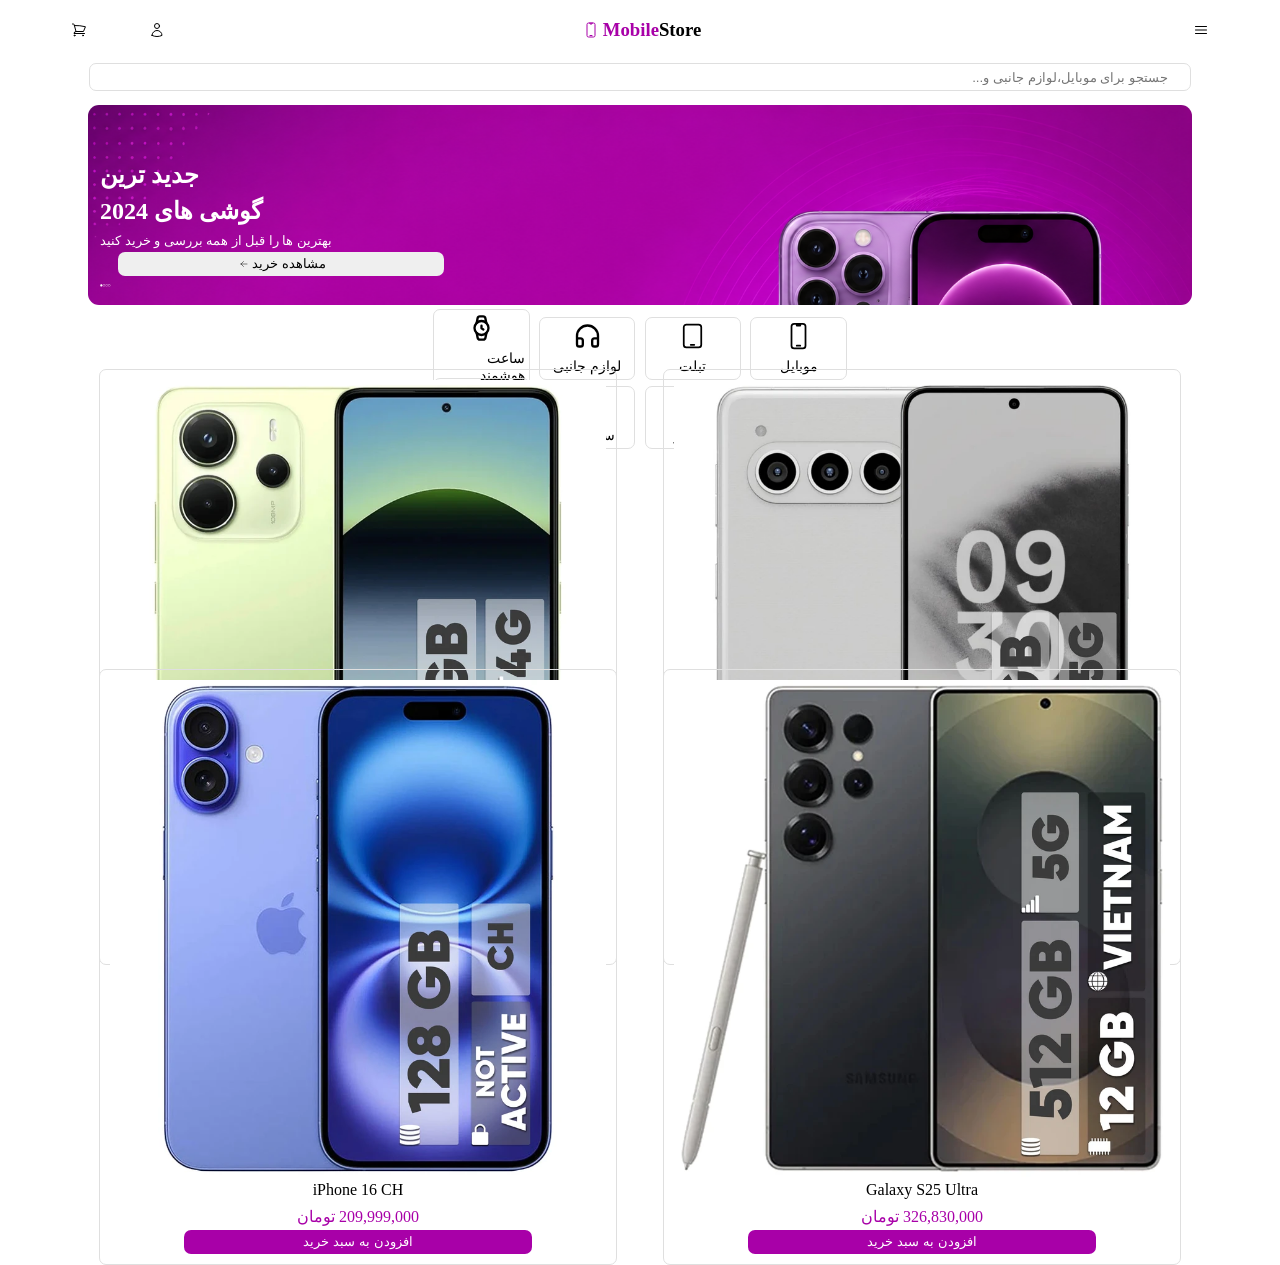
==== commit f219c2d1: "فروشگاه موبایل" ====
--- a/index.html
+++ b/index.html
@@ -133,32 +133,225 @@
       </div>
       <div class="menu-box">
         <div>
-            <svg xmlns="http://www.w3.org/2000/svg" fill="none" viewBox="0 0 24 24" stroke-width="1.5" stroke="currentColor" class="size-6">
-  <path stroke-linecap="round" stroke-linejoin="round" d="M10.5 1.5H8.25A2.25 2.25 0 0 0 6 3.75v16.5a2.25 2.25 0 0 0 2.25 2.25h7.5A2.25 2.25 0 0 0 18 20.25V3.75a2.25 2.25 0 0 0-2.25-2.25H13.5m-3 0V3h3V1.5m-3 0h3m-3 18.75h3" />
-</svg>
-<p>موبایل</p>
-</div>
-        <div>
-            <svg xmlns="http://www.w3.org/2000/svg" width="24" height="24" viewBox="0 0 24 24" fill="none" stroke="currentColor" stroke-width="2" stroke-linecap="round" stroke-linejoin="round" class="lucide lucide-headphones-icon lucide-headphones"><path d="M3 14h3a2 2 0 0 1 2 2v3a2 2 0 0 1-2 2H5a2 2 0 0 1-2-2v-7a9 9 0 0 1 18 0v7a2 2 0 0 1-2 2h-1a2 2 0 0 1-2-2v-3a2 2 0 0 1 2-2h3"/></svg>
-            <p>لوازم جانبی</p>
-        </div>
-        <div>
-            <svg xmlns="http://www.w3.org/2000/svg" width="24" height="24" viewBox="0 0 24 24" fill="none" stroke="currentColor" stroke-width="2" stroke-linecap="round" stroke-linejoin="round" class="lucide lucide-watch-icon lucide-watch"><path d="M12 10v2.2l1.6 1"/><path d="m16.13 7.66-.81-4.05a2 2 0 0 0-2-1.61h-2.68a2 2 0 0 0-2 1.61l-.78 4.05"/><path d="m7.88 16.36.8 4a2 2 0 0 0 2 1.61h2.72a2 2 0 0 0 2-1.61l.81-4.05"/><circle cx="12" cy="12" r="6"/></svg>
-            <p>ساعت هوشمند</p>
-        </div>
-        <div>
-            <svg xmlns="http://www.w3.org/2000/svg" id="Layer_1" data-name="Layer 1" viewBox="0 0 122.88 105.57"><defs><style>.cls-1{fill-rule:evenodd;}</style></defs><title>earbuds</title><path class="cls-1" d="M108.66,1.48a28,28,0,0,1,13.06,9.34c.79,1,1.18,6.82,1.16,12.54,0,5.21-.34,10.54-1,12.29a2.17,2.17,0,0,1-.19.41,25,25,0,0,1-15.64,10.35A26.7,26.7,0,0,1,89.39,44.8V86.08H70.62V40.8h0v0c0-2.6.15-5,.38-7.28v0A60.7,60.7,0,0,1,72,27,41.14,41.14,0,0,1,79.6,10,25.77,25.77,0,0,1,92.88,1a26.39,26.39,0,0,1,15.78.51ZM30.94,7.92a18.66,18.66,0,0,1,4.88,3.62,25.59,25.59,0,0,1,4,5.29,1.38,1.38,0,0,1-2.39,1.37,22.86,22.86,0,0,0-3.56-4.72,16.05,16.05,0,0,0-4.15-3.08,1.38,1.38,0,0,1,1.21-2.48Zm78.06,6h1.11a2.67,2.67,0,0,1,2.66,2.67V28.89a2.67,2.67,0,0,1-2.66,2.67H109a2.68,2.68,0,0,1-2.67-2.67V16.6A2.68,2.68,0,0,1,109,13.93ZM93.74,8.55a1.39,1.39,0,0,1-.63,1.85A15.89,15.89,0,0,0,89,13.48,22.51,22.51,0,0,0,85.4,18.2,1.38,1.38,0,0,1,83,16.83a25.59,25.59,0,0,1,4-5.29,18.82,18.82,0,0,1,4.88-3.62,1.39,1.39,0,0,1,1.85.63Zm-81,5.38h1.11A2.67,2.67,0,0,1,16.5,16.6V28.89a2.67,2.67,0,0,1-2.66,2.67H12.73a2.68,2.68,0,0,1-2.67-2.67V16.6a2.68,2.68,0,0,1,2.67-2.67ZM14.22,1.48A26.39,26.39,0,0,1,30,1a25.77,25.77,0,0,1,13.28,9,41.14,41.14,0,0,1,7.61,17,60.7,60.7,0,0,1,1,6.49v0c.23,2.27.35,4.68.38,7.28v0h0V86.08H33.49V44.8A26.7,26.7,0,0,1,16.8,46.41,25,25,0,0,1,1.16,36.06,2.17,2.17,0,0,1,1,35.65C.34,33.9,0,28.57,0,23.36c0-5.72.37-11.51,1.16-12.54A28,28,0,0,1,14.22,1.48Zm38,90.41v5.23c.23,11-19.08,11.59-18.77-.14V91.89Zm18.36,0H89.39V97c.31,11.73-19,11.13-18.77.14V91.89Z"/></svg>
-            <p>هدفون</p>
-        </div>
-        <div>
-            <svg xmlns="http://www.w3.org/2000/svg" width="24" height="24" viewBox="0 0 24 24" fill="none" stroke="currentColor" stroke-width="2" stroke-linecap="round" stroke-linejoin="round" class="lucide lucide-plug-zap-icon lucide-plug-zap"><path d="M6.3 20.3a2.4 2.4 0 0 0 3.4 0L12 18l-6-6-2.3 2.3a2.4 2.4 0 0 0 0 3.4Z"/><path d="m2 22 3-3"/><path d="M7.5 13.5 10 11"/><path d="M10.5 16.5 13 14"/><path d="m18 3-4 4h6l-4 4"/></svg>
-            <p>شارژر</p>
-        </div>
-        <div>
-            <svg xmlns="http://www.w3.org/2000/svg" width="24" height="24" viewBox="0 0 24 24" fill="none" stroke="currentColor" stroke-width="2" stroke-linecap="round" stroke-linejoin="round" class="lucide lucide-card-sim-icon lucide-card-sim"><path d="M12 14v4"/><path d="M14.172 2a2 2 0 0 1 1.414.586l3.828 3.828A2 2 0 0 1 20 7.828V20a2 2 0 0 1-2 2H6a2 2 0 0 1-2-2V4a2 2 0 0 1 2-2z"/><path d="M8 14h8"/><rect x="8" y="10" width="8" height="8" rx="1"/></svg>
-            <p>سیمکارت</p>
+          <svg
+            xmlns="http://www.w3.org/2000/svg"
+            fill="none"
+            viewBox="0 0 24 24"
+            stroke-width="1.5"
+            stroke="currentColor"
+            class="size-6"
+          >
+            <path
+              stroke-linecap="round"
+              stroke-linejoin="round"
+              d="M10.5 1.5H8.25A2.25 2.25 0 0 0 6 3.75v16.5a2.25 2.25 0 0 0 2.25 2.25h7.5A2.25 2.25 0 0 0 18 20.25V3.75a2.25 2.25 0 0 0-2.25-2.25H13.5m-3 0V3h3V1.5m-3 0h3m-3 18.75h3"
+            />
+          </svg>
+          <p>موبایل</p>
+        </div>
+        <div>
+          <svg
+            xmlns="http://www.w3.org/2000/svg"
+            fill="none"
+            viewBox="0 0 24 24"
+            stroke-width="1.5"
+            stroke="currentColor"
+            class="size-6"
+          >
+            <path
+              stroke-linecap="round"
+              stroke-linejoin="round"
+              d="M10.5 19.5h3m-6.75 2.25h10.5a2.25 2.25 0 0 0 2.25-2.25v-15a2.25 2.25 0 0 0-2.25-2.25H6.75A2.25 2.25 0 0 0 4.5 4.5v15a2.25 2.25 0 0 0 2.25 2.25Z"
+            />
+          </svg>
+          <p>تبلت</p>
+        </div>
+        <div>
+          <svg
+            xmlns="http://www.w3.org/2000/svg"
+            width="24"
+            height="24"
+            viewBox="0 0 24 24"
+            fill="none"
+            stroke="currentColor"
+            stroke-width="2"
+            stroke-linecap="round"
+            stroke-linejoin="round"
+            class="lucide lucide-headphones-icon lucide-headphones"
+          >
+            <path
+              d="M3 14h3a2 2 0 0 1 2 2v3a2 2 0 0 1-2 2H5a2 2 0 0 1-2-2v-7a9 9 0 0 1 18 0v7a2 2 0 0 1-2 2h-1a2 2 0 0 1-2-2v-3a2 2 0 0 1 2-2h3"
+            />
+          </svg>
+          <p>لوازم جانبی</p>
+        </div>
+        <div>
+          <svg
+            xmlns="http://www.w3.org/2000/svg"
+            width="24"
+            height="24"
+            viewBox="0 0 24 24"
+            fill="none"
+            stroke="currentColor"
+            stroke-width="2"
+            stroke-linecap="round"
+            stroke-linejoin="round"
+            class="lucide lucide-watch-icon lucide-watch"
+          >
+            <path d="M12 10v2.2l1.6 1" />
+            <path
+              d="m16.13 7.66-.81-4.05a2 2 0 0 0-2-1.61h-2.68a2 2 0 0 0-2 1.61l-.78 4.05"
+            />
+            <path
+              d="m7.88 16.36.8 4a2 2 0 0 0 2 1.61h2.72a2 2 0 0 0 2-1.61l.81-4.05"
+            />
+            <circle cx="12" cy="12" r="6" />
+          </svg>
+          <p>ساعت هوشمند</p>
+        </div>
+        <div>
+          <svg
+            xmlns="http://www.w3.org/2000/svg"
+            id="Layer_1"
+            data-name="Layer 1"
+            viewBox="0 0 122.88 105.57"
+          >
+            <defs>
+              <style>
+                .cls-1 {
+                  fill-rule: evenodd;
+                }
+              </style>
+            </defs>
+            <title>earbuds</title>
+            <path
+              class="cls-1"
+              d="M108.66,1.48a28,28,0,0,1,13.06,9.34c.79,1,1.18,6.82,1.16,12.54,0,5.21-.34,10.54-1,12.29a2.17,2.17,0,0,1-.19.41,25,25,0,0,1-15.64,10.35A26.7,26.7,0,0,1,89.39,44.8V86.08H70.62V40.8h0v0c0-2.6.15-5,.38-7.28v0A60.7,60.7,0,0,1,72,27,41.14,41.14,0,0,1,79.6,10,25.77,25.77,0,0,1,92.88,1a26.39,26.39,0,0,1,15.78.51ZM30.94,7.92a18.66,18.66,0,0,1,4.88,3.62,25.59,25.59,0,0,1,4,5.29,1.38,1.38,0,0,1-2.39,1.37,22.86,22.86,0,0,0-3.56-4.72,16.05,16.05,0,0,0-4.15-3.08,1.38,1.38,0,0,1,1.21-2.48Zm78.06,6h1.11a2.67,2.67,0,0,1,2.66,2.67V28.89a2.67,2.67,0,0,1-2.66,2.67H109a2.68,2.68,0,0,1-2.67-2.67V16.6A2.68,2.68,0,0,1,109,13.93ZM93.74,8.55a1.39,1.39,0,0,1-.63,1.85A15.89,15.89,0,0,0,89,13.48,22.51,22.51,0,0,0,85.4,18.2,1.38,1.38,0,0,1,83,16.83a25.59,25.59,0,0,1,4-5.29,18.82,18.82,0,0,1,4.88-3.62,1.39,1.39,0,0,1,1.85.63Zm-81,5.38h1.11A2.67,2.67,0,0,1,16.5,16.6V28.89a2.67,2.67,0,0,1-2.66,2.67H12.73a2.68,2.68,0,0,1-2.67-2.67V16.6a2.68,2.68,0,0,1,2.67-2.67ZM14.22,1.48A26.39,26.39,0,0,1,30,1a25.77,25.77,0,0,1,13.28,9,41.14,41.14,0,0,1,7.61,17,60.7,60.7,0,0,1,1,6.49v0c.23,2.27.35,4.68.38,7.28v0h0V86.08H33.49V44.8A26.7,26.7,0,0,1,16.8,46.41,25,25,0,0,1,1.16,36.06,2.17,2.17,0,0,1,1,35.65C.34,33.9,0,28.57,0,23.36c0-5.72.37-11.51,1.16-12.54A28,28,0,0,1,14.22,1.48Zm38,90.41v5.23c.23,11-19.08,11.59-18.77-.14V91.89Zm18.36,0H89.39V97c.31,11.73-19,11.13-18.77.14V91.89Z"
+            />
+          </svg>
+          <p>هدفون</p>
+        </div>
+        <div>
+          <svg
+            xmlns="http://www.w3.org/2000/svg"
+            width="24"
+            height="24"
+            viewBox="0 0 24 24"
+            fill="none"
+            stroke="currentColor"
+            stroke-width="2"
+            stroke-linecap="round"
+            stroke-linejoin="round"
+            class="lucide lucide-plug-zap-icon lucide-plug-zap"
+          >
+            <path
+              d="M6.3 20.3a2.4 2.4 0 0 0 3.4 0L12 18l-6-6-2.3 2.3a2.4 2.4 0 0 0 0 3.4Z"
+            />
+            <path d="m2 22 3-3" />
+            <path d="M7.5 13.5 10 11" />
+            <path d="M10.5 16.5 13 14" />
+            <path d="m18 3-4 4h6l-4 4" />
+          </svg>
+          <p>شارژر</p>
+        </div>
+        <div>
+          <svg
+            xmlns="http://www.w3.org/2000/svg"
+            width="24"
+            height="24"
+            viewBox="0 0 24 24"
+            fill="none"
+            stroke="currentColor"
+            stroke-width="2"
+            stroke-linecap="round"
+            stroke-linejoin="round"
+            class="lucide lucide-card-sim-icon lucide-card-sim"
+          >
+            <path d="M12 14v4" />
+            <path
+              d="M14.172 2a2 2 0 0 1 1.414.586l3.828 3.828A2 2 0 0 1 20 7.828V20a2 2 0 0 1-2 2H6a2 2 0 0 1-2-2V4a2 2 0 0 1 2-2z"
+            />
+            <path d="M8 14h8" />
+            <rect x="8" y="10" width="8" height="8" rx="1" />
+          </svg>
+          <p>سیمکارت</p>
+        </div>
+
+        <div>
+          <svg
+            xmlns="http://www.w3.org/2000/svg"
+            fill="none"
+            viewBox="0 0 24 24"
+            stroke-width="1.5"
+            stroke="currentColor"
+            class="size-6"
+          >
+            <path
+              stroke-linecap="round"
+              stroke-linejoin="round"
+              d="M3.75 6.75h16.5M3.75 12h16.5m-16.5 5.25h16.5"
+            />
+          </svg>
+          <p>سایر محصولات</p>
         </div>
       </div>
     </header>
+    <main>
+      <div class="main-title">
+        <div class="box-right"><h3>پر فروش ترین محصولات</h3></div>
+        <div class="box-left">
+          <p>مشاهده همه</p>
+          <svg
+            xmlns="http://www.w3.org/2000/svg"
+            fill="none"
+            viewBox="0 0 24 24"
+            stroke-width="1.5"
+            stroke="currentColor"
+            class="size-6"
+          >
+            <path
+              stroke-linecap="round"
+              stroke-linejoin="round"
+              d="M10.5 19.5 3 12m0 0 7.5-7.5M3 12h18"
+            />
+          </svg>
+        </div>
+      </div>
+      <div class="main-text">
+        <div>
+          <img src="img-daria-WEBP.webp" alt="داریا باند ۲" />
+          <p>داریا باند 2</p>
+          <p class="price">49,900,000 تومان</p>
+          <button>
+           افزودن به سبد خرید
+          </button>
+        </div>
+        <div>
+          <img src="img-xiaomi-WEBP.webp" alt="" />
+          <p>Redmi Note 14 4G</p>
+          <p class="price">35,899,000 تومان</p>
+          <button>
+                       افزودن به سبد خرید
+          </button>
+        </div>
+        <div>
+          <img src="img-Samsung-WEBP.webp" alt="" />
+          <p>Galaxy S25 Ultra</p>
+          <p class="price">326,830,000 تومان</p>
+          <button>
+                      افزودن به سبد خرید
+          </button>
+        </div>
+        <div>
+          <img src="img-Apple-WEBP.webp" alt="" />
+          <p>iPhone 16 CH</p>
+          <p class="price">209,999,000 تومان</p>
+          <button>
+                      افزودن به سبد خرید
+
+          </button>
+        </div>
+      </div>
+    </main>
   </body>
 </html>
--- a/style.css
+++ b/style.css
@@ -90,6 +90,7 @@
   align-items: flex-end;
   color: white;
   margin-top: 13px;
+  margin-bottom: 10px;
   background-image: url(image-background-PNG.png);
   background-size: cover;
   height: 200px;
@@ -136,10 +137,12 @@
   height: 36px;
 }
 .menu-box{
-  display: flex;
-  flex-direction: row;
-  justify-content: center;
-  
+  display: grid;
+  grid-template-columns: repeat(4 , 36%);
+grid-template-rows: repeat(2 , 67px);
+justify-content: center;
+align-items: center;
+gap:2px 2%;
 }
 .menu-box>div>p{
   font-size: 89%;
@@ -149,14 +152,117 @@
   flex-direction: column;
   justify-content: center;
   align-items: center;
-  width: 15%;
-  height: 100px;
    border: 1px solid rgb(223, 223, 223);
   border-radius: 7px;
-  margin: 10px 3px;
+  margin: 7px 2% 7px 2%;
 }
 .menu-box>div:hover{
   background-color: black;
   color: gold;
   cursor: pointer;
 }
+/* main */
+main{
+  width: 100%;
+  margin: 0;
+  padding: 0;
+  box-sizing: border-box;
+display: flex;
+flex-direction: column;
+}
+main>.main-title{
+  display: flex;
+  flex-direction: row;
+  justify-content: center;
+ width: 94%;
+ height: 60px;
+margin: 3px;
+}
+
+main>.main-title>.box-right{
+  display: flex;
+  flex-direction: row;
+  justify-content: center;
+  align-items: center;
+   width: 50%;
+}
+main>.main-title>.box-right>h3{
+  padding: 0;
+  margin: 0;
+}
+ main>.main-title>.box-left{
+  width: 50%;
+  display: flex;
+  flex-direction: row;
+  justify-content: flex-end;
+  align-items: center;
+ }
+main>.main-title>.box-left>p{
+   padding: 0;
+  margin: 0;
+   color: var(--color);
+}
+main>.main-title>.box-left>svg{
+  width: 21px;
+  height: 26px;
+  color: var(--color);
+}
+main>.main-text{
+  
+   width: 100%;
+  margin: 0;
+  padding: 0;
+  box-sizing: border-box;
+  display: grid;
+  grid-template-columns: repeat(2 , 45%);
+  grid-template-rows: repeat(2 , 300px);
+  gap: 0% 2%;
+  justify-content: center;
+  align-items: center;
+}
+main>.main-text>div{
+  padding: 10px;
+   margin: 7px 2% 7px 2%;
+  display: flex;
+  flex-direction: column;
+   justify-content: center;
+  align-items: center;
+
+  border: 1px solid rgb(223, 223, 223);
+  border-radius: 7px;
+}
+main>.main-text>div>img{
+  height: 56%;
+  width: 100%;
+ 
+}
+main>.main-text>div>button{
+  width: 70%;
+  height: 24px;
+  display: flex;
+  flex-direction: row;
+   justify-content: center;
+  align-items: center;
+      border-radius: 7px;
+      background-color: var(--color);
+      border: none;
+      color: white;
+
+}
+main>.main-text>div>button:hover{
+  background-color: rgb(255, 177, 255);
+  color: black;
+}
+main>.main-text>div>button>svg{
+width: 20px;
+height: 20px;
+color: var(--color);
+}
+main>.main-text>div>p{
+
+}
+.price{
+  color: var(--color);
+}
+
+
